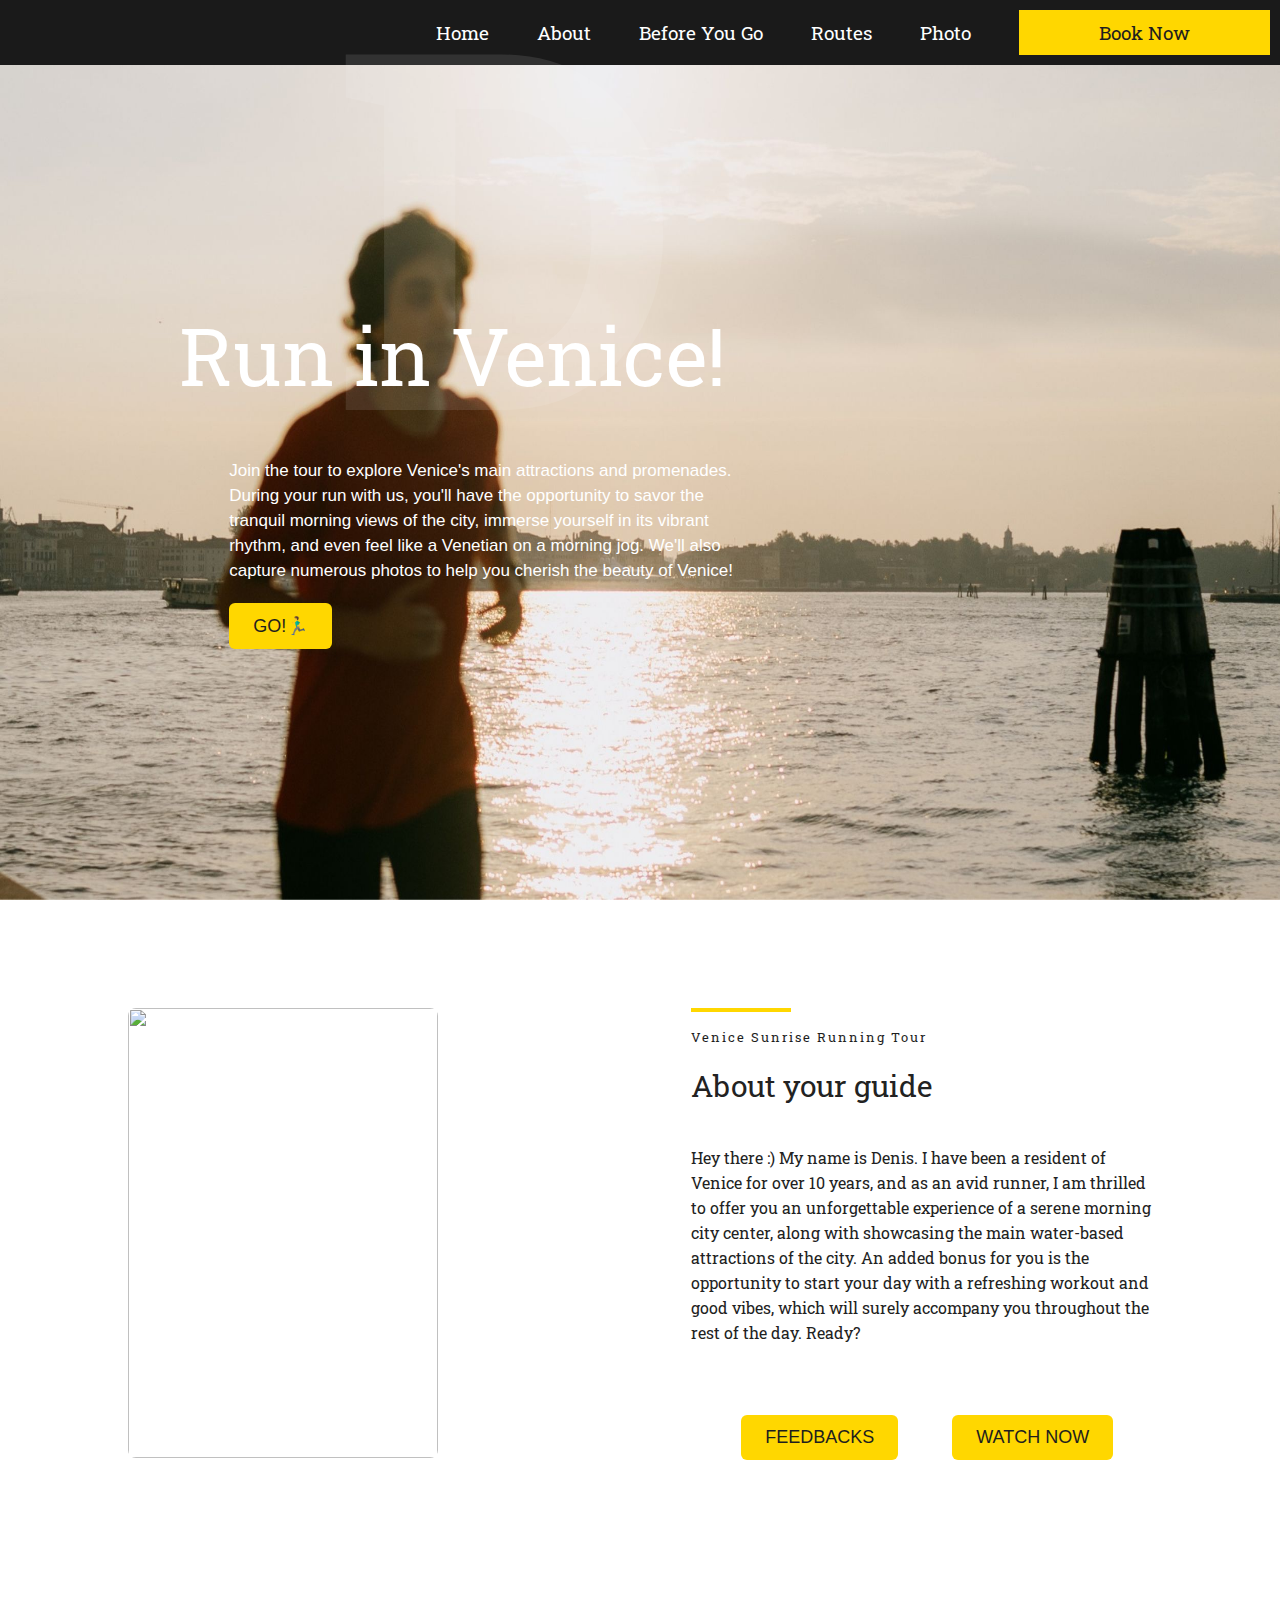
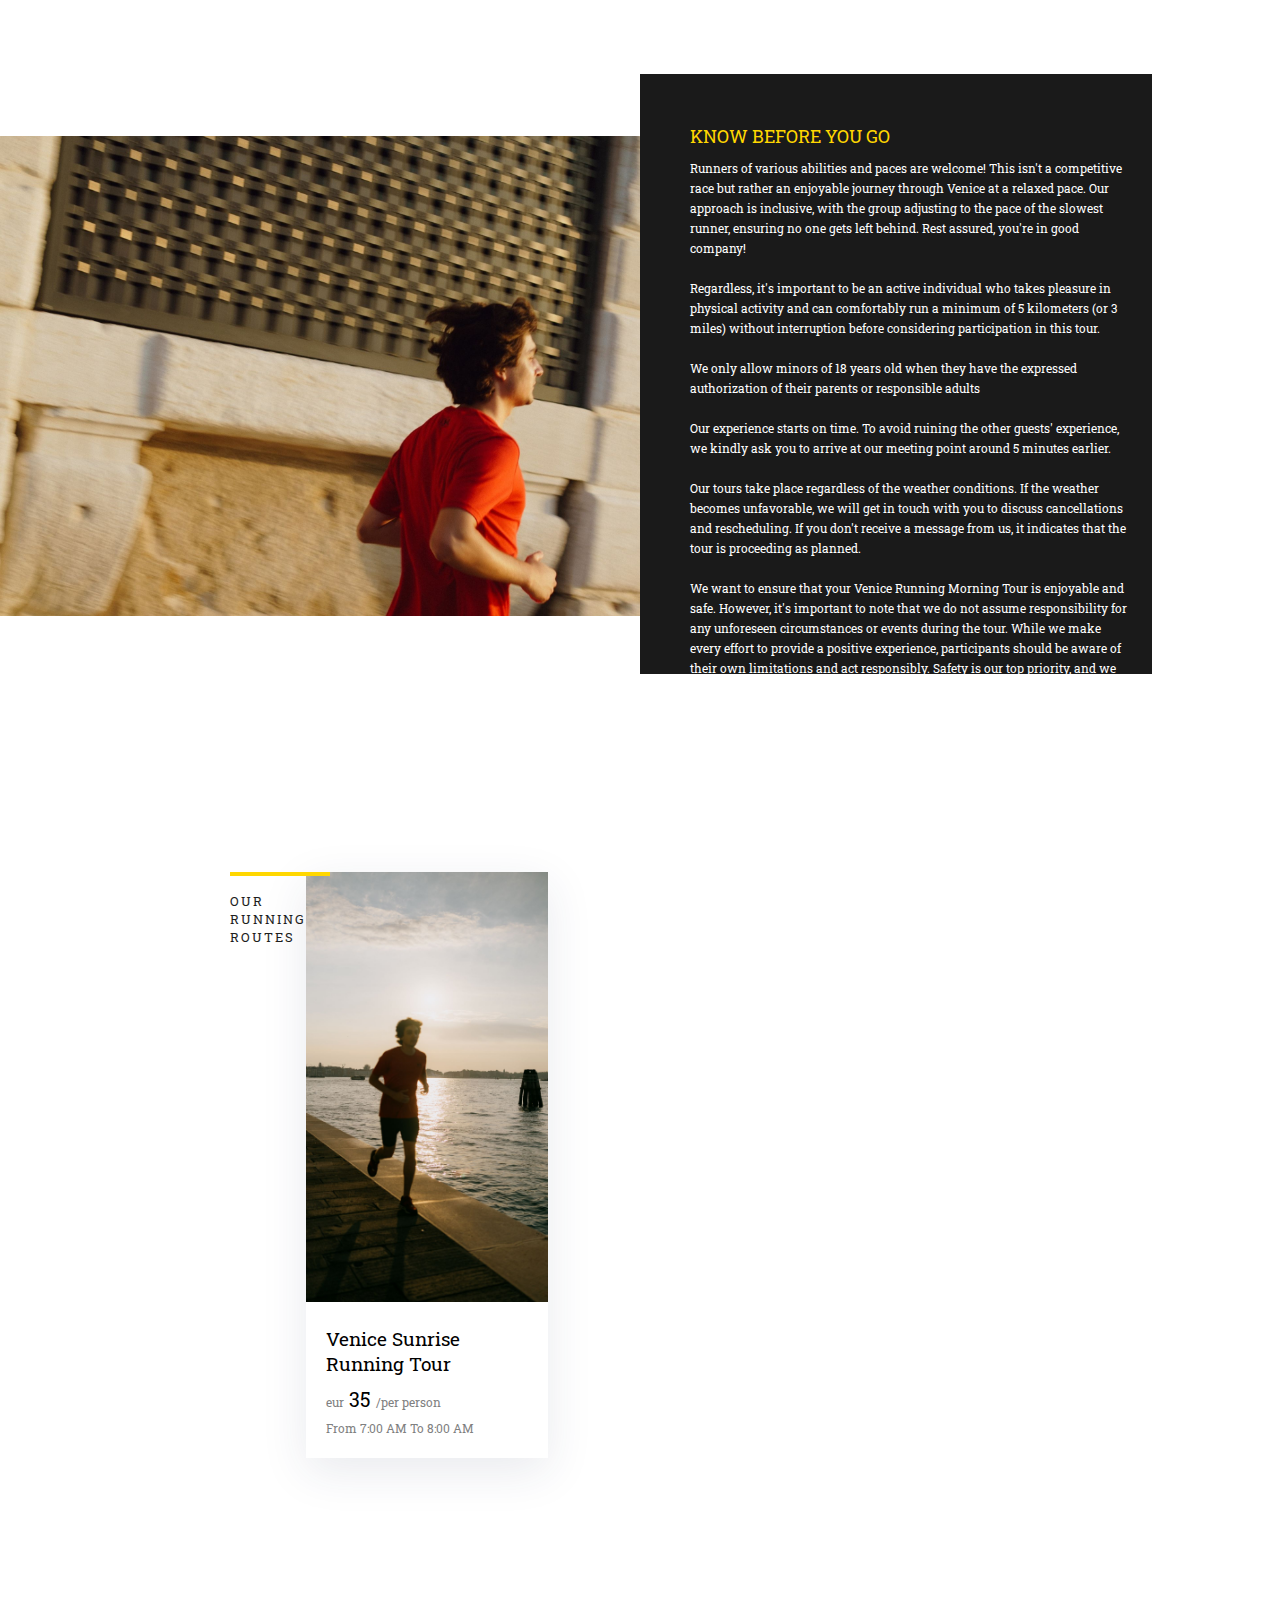
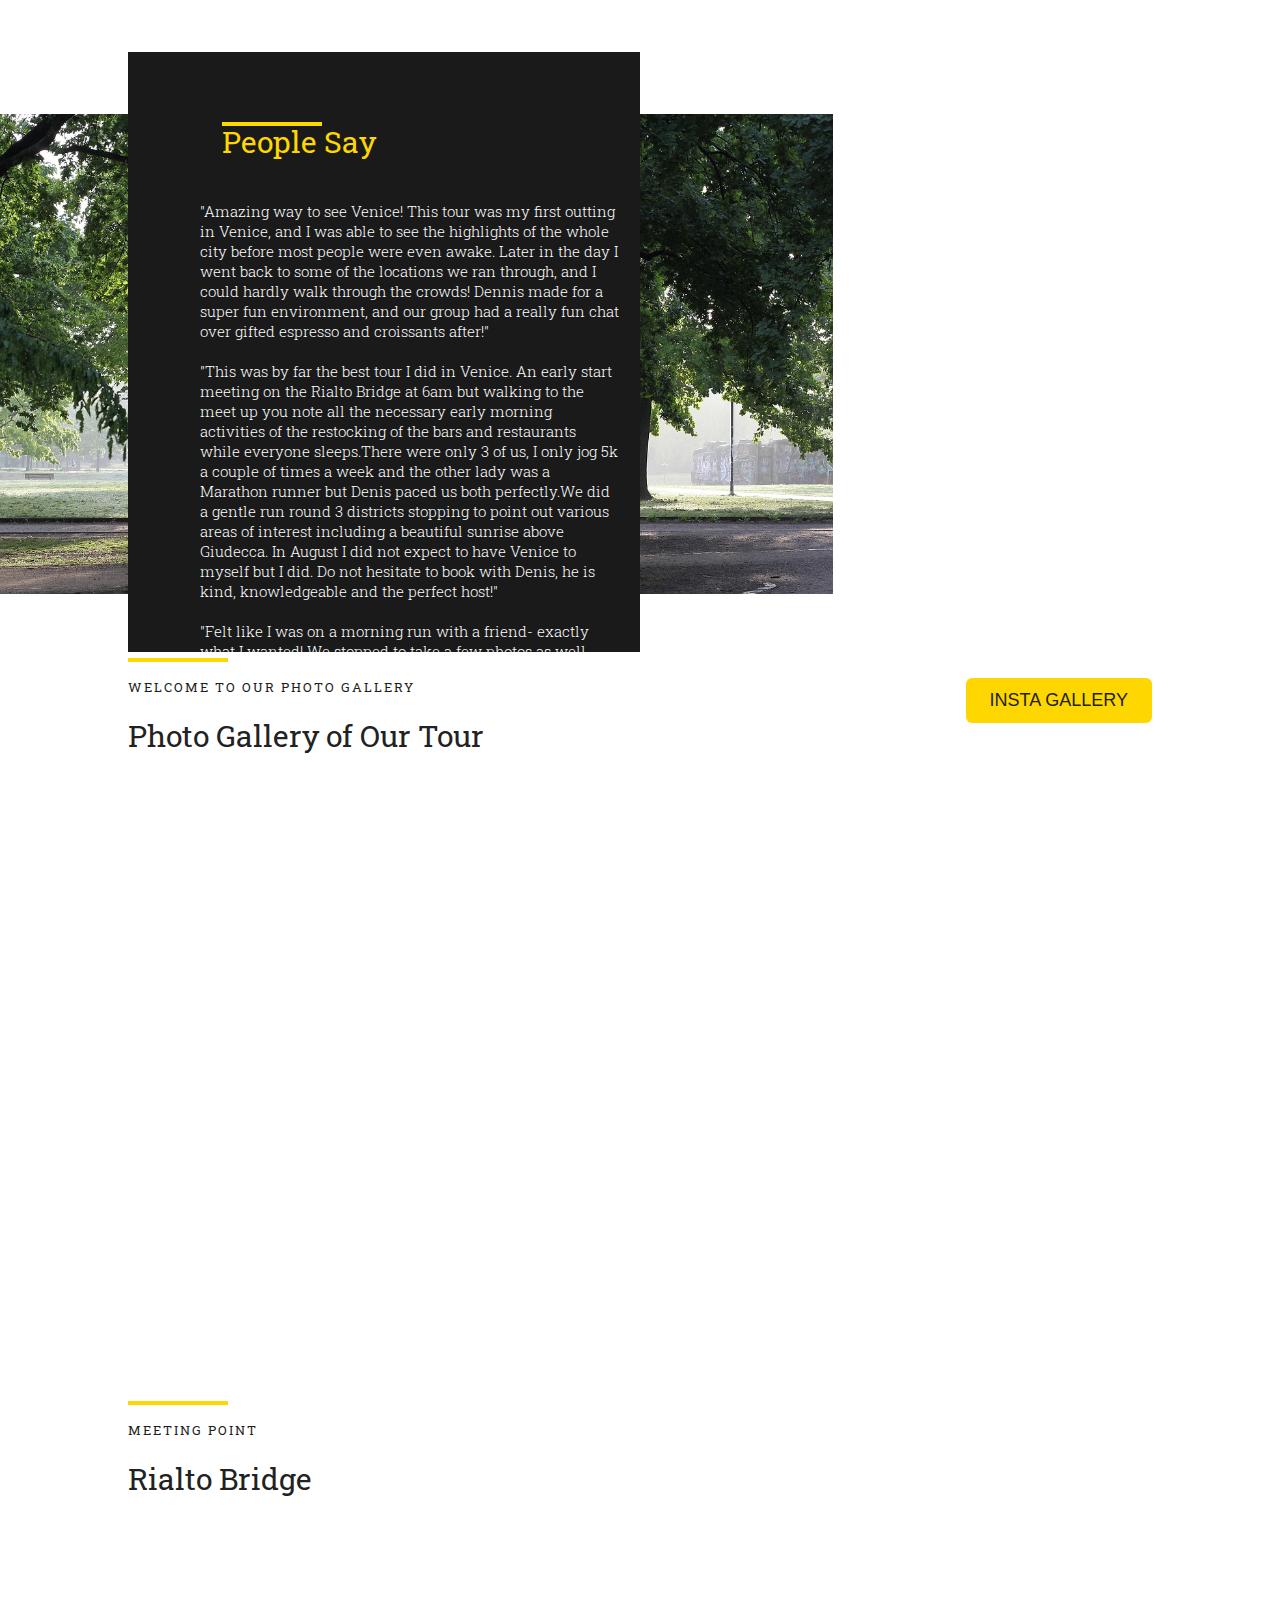
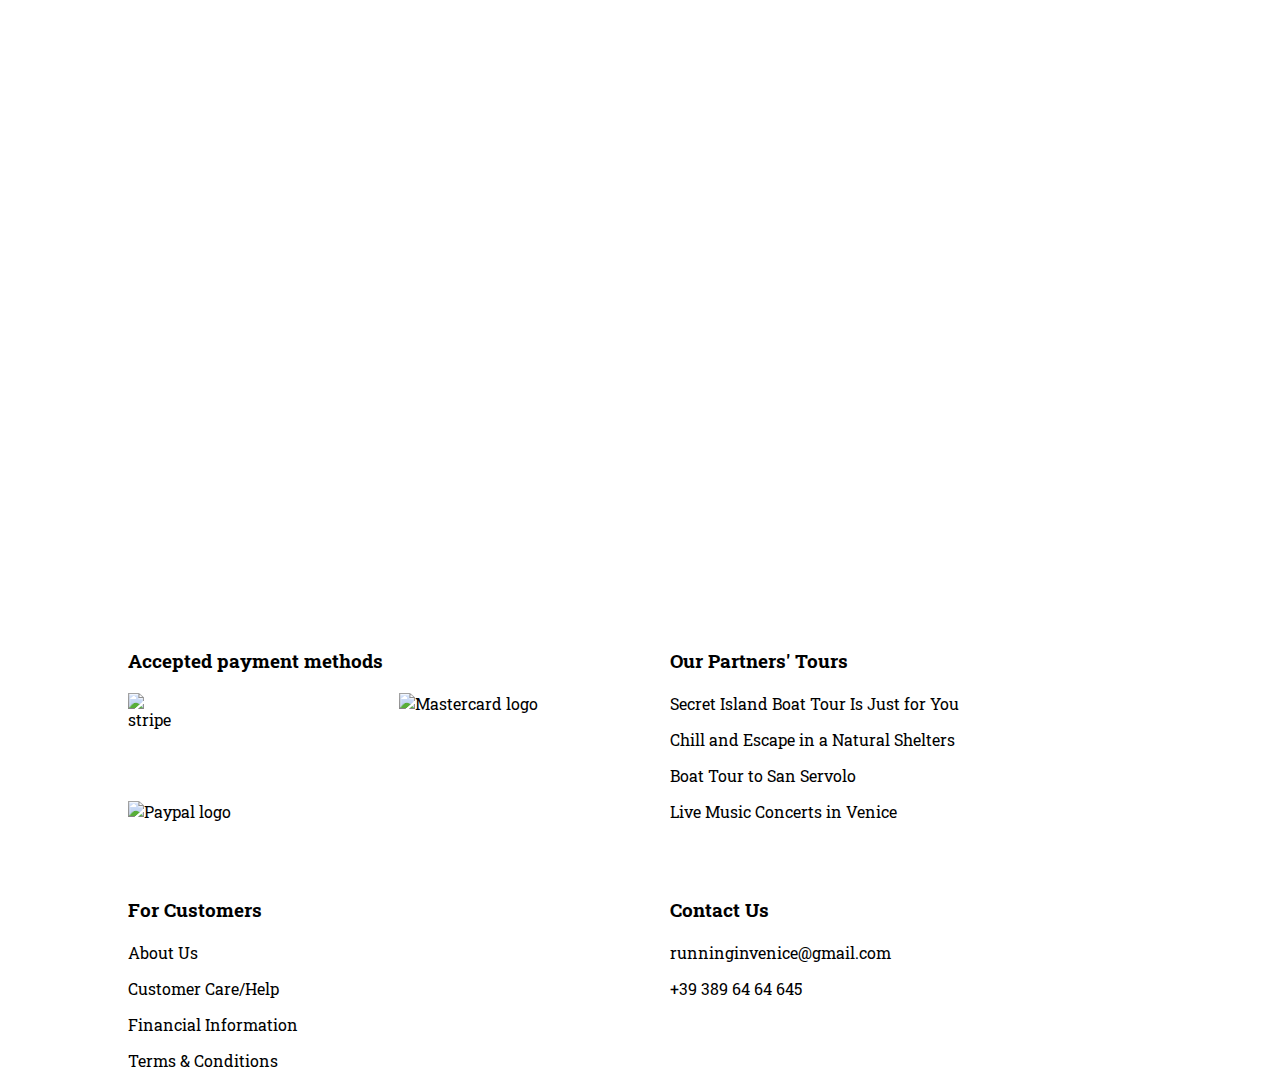
==== index.html @ 6a990ae2 "Add files via upload" ====
<!DOCTYPE html>
<html lang="en" dir="ltr">

<head>
  <title>Hotel Website</title>
  <meta name="viewport" content="width=device-width, initial-scale=1">

  <link rel="stylesheet" href="css/style.css">

  <link rel="stylesheet" href="https://pro.fontawesome.com/releases/v5.10.0/css/all.css" integrity="sha384-AYmEC3Yw5cVb3ZcuHtOA93w35dYTsvhLPVnYs9eStHfGJvOvKxVfELGroGkvsg+p" crossorigin="anonymous" />


  <link rel="stylesheet" href="https://cdnjs.cloudflare.com/ajax/libs/OwlCarousel2/2.3.4/assets/owl.carousel.css" integrity="sha512-UTNP5BXLIptsaj5WdKFrkFov94lDx+eBvbKyoe1YAfjeRPC+gT5kyZ10kOHCfNZqEui1sxmqvodNUx3KbuYI/A==" crossorigin="anonymous"
    referrerpolicy="no-referrer" />
  <link rel="stylesheet" href="https://cdnjs.cloudflare.com/ajax/libs/OwlCarousel2/2.3.4/assets/owl.theme.default.min.css" integrity="sha512-sMXtMNL1zRzolHYKEujM2AqCLUR9F2C4/05cdbxjjLSRvMQIciEPCQZo++nk7go3BtSuK9kfa/s+a4f4i5pLkw=="
    crossorigin="anonymous" referrerpolicy="no-referrer" />
  <script src="https://code.jquery.com/jquery-1.12.4.min.js" integrity="sha256-ZosEbRLbNQzLpnKIkEdrPv7lOy9C27hHQ+Xp8a4MxAQ=" crossorigin="anonymous"></script>

  <script type="text/javascript">
    window.onload = function () {
      window.scrollTo(0, 0);
    }
  </script>
  
  
  

</head>

<body>
  <header class="header" id="navigation-menu">
    <div class="container">
      <nav>
        <a href="#" class="logo"> <img src="image/logo.png" alt=""> </a>

        <ul class="nav-menu menu-bg">
          <li> <a href="#home" class="nav-link">Home</a> </li>
          <li> <a href="#about" class="nav-link">About</a> </li>
          <li> <a href="#before" class="nav-link">Before You Go</a> </li>
          <li> <a href="#routes" class="nav-link">Routes</a> </li>
          <li> <a href="#gallery" class="nav-link">Photo</a> </li>
          <li> <a href="booking.html" class="nav-link nav-book">Book Now</a> </li>
        </ul>


        <div class="hambuger">
          <span class="bar"></span>
          <span class="bar"></span>
          <span class="bar"></span>
        </div>
      </nav>
    </div>
  </header>
  <script>
    const hambuger = document.querySelector('.hambuger');
    const navMenu = document.querySelector('.nav-menu');

    hambuger.addEventListener("click", mobileMenu);

    function mobileMenu() {
      hambuger.classList.toggle("active");
      navMenu.classList.toggle("active");
    }

    const navLink = document.querySelectorAll('.nav-link');
    navLink.forEach((n) => n.addEventListener("click", closeMenu));

    function closeMenu() {
      hambuger.classList.remove("active");
      navMenu.classList.remove("active");
    }
  </script>

  <section class="home" id="home">
    <div class="head_container">
      <div class="box">
        <div class="box">
          <div class="text">
            <h1 class="entrance">Run in Venice!</h1>
            <p class="entrance">Join the tour to explore Venice's main attractions and promenades. During your run with us, you'll have the opportunity to savor the tranquil morning views of the city, immerse yourself in its vibrant rhythm, and even feel like a Venetian on a morning jog. We'll also capture numerous photos to help you cherish the beauty of Venice!</p>
            <a href="booking.html" class="entrance"><button class="btn2">GO!</button></a>
          </div>
        </div>        
         
      <div class="image">
        <img src="image/home-two.jpg" alt="Background image" class="slide blur-entrance" id="mainImage">
      </div>
      <div class="image_item" id="thumbnailContainer">
        <img src="image/home-one.jpg" alt="" class="slide active" data-src="image/home-one.jpg" loading="lazy">
        <img src="image/home-two.jpg" alt="" class="slide" data-src="image/home-two.jpg" loading="lazy">
        <img src="image/home-three.jpg" alt="" class="slide" data-src="image/home-three.jpg" loading="lazy">
        <img src="image/home-four.jpg" alt="" class="slide" data-src="image/home-four.jpg" loading="lazy">
      </div>
      </div>
      </section>
      
      <script>

const thumbnailContainer = document.getElementById('thumbnailContainer');
const thumbnails = thumbnailContainer.querySelectorAll('.slide');
const mainImage = document.getElementById('mainImage');
const imageContainer = document.querySelector('.image');

thumbnailContainer.addEventListener('mouseenter', () => {
  thumbnailContainer.classList.add('active');
  thumbnails.forEach((thumbnail) => {
    thumbnail.classList.add('active');
  });
  imageContainer.style.background = 'linear-gradient(rgba(0,0,0,0), rgba(0,0,0,0.7)), url(' + mainImage.src + ')';
});

thumbnailContainer.addEventListener('mouseleave', () => {
  thumbnailContainer.classList.remove('active');
  thumbnails.forEach((thumbnail) => {
    thumbnail.classList.remove('active');
  });
  imageContainer.style.background = 'none';
});

thumbnails.forEach((thumbnail) => {
  thumbnail.addEventListener('click', () => {
    const newSrc = thumbnail.getAttribute('data-src');
    mainImage.src = newSrc;
    imageContainer.style.background = 'linear-gradient(rgba(0,0,0,0), rgba(0,0,0,0.7)), url(' + mainImage.src + ')';
  });
});

        function img(anything) {
          document.querySelector('.slide').src = anything;
        }
    
        function change(change) {
          const line = document.querySelector('.image');
          line.style.background = change;
        }
      </script>

  <section class="about top" id="about">
    <div class="container flex">
      <div class="left">
        <div class="img">
          <img src="image/about-me-video.mp4" alt="" class="image1" loading="lazy">
        </div>
      </div>
      <div class="right">
        <div class="heading">
          <h5>Venice Sunrise Running Tour</h5>
          <h2>About your guide</h2>
          <p>Hey there :) My name is Denis. I have been a resident of Venice for over 10 years, and as an avid runner, I am thrilled to offer you an unforgettable experience of a serene morning city center, along with showcasing the main water-based attractions of the city. An added bonus for you is the opportunity to start your day with a refreshing workout and good vibes, which will surely accompany you throughout the rest of the day. Ready?</p>
          <div class="button-container">
            <button class="btn1" id="feedbacks-button">FEEDBACKS</button>
            <a href="https://youtube.com/shorts/bceRTZ_x8hI?si=rAdlRcawxpTc-7ST">
              <button class="btn1" id="feedbacks-button">WATCH NOW</button>
            </a>
          </div>
        </div>
      </div>
        
    </div>
  </section>
  <section class="wrapper top" id="before">
    <div class="container">
      <div class="text">
        <h2>KNOW BEFORE YOU GO</h2>
        <p>Runners of various abilities and paces are welcome! This isn't a competitive race but rather an enjoyable journey through Venice at a relaxed pace. Our approach is inclusive, with the group adjusting to the pace of the slowest runner, ensuring no one gets left behind. Rest assured, you're in good company!</p>
        <p>Regardless, it's important to be an active individual who takes pleasure in physical activity and can comfortably run a minimum of 5 kilometers (or 3 miles) without interruption before considering participation in this tour.</p>
        <p>We only allow minors of 18 years old when they have the expressed authorization of their parents or responsible adults</p>
        <p>Our experience starts on time. To avoid ruining the other guests' experience, we kindly ask you to arrive at our meeting point around 5 minutes earlier. </p>
        <p>Our tours take place regardless of the weather conditions. If the weather becomes unfavorable, we will get in touch with you to discuss cancellations and rescheduling. If you don't receive a message from us, it indicates that the tour is proceeding as planned.</p>
        <p>We want to ensure that your Venice Running Morning Tour is enjoyable and safe. However, it's important to note that we do not assume responsibility for any unforeseen circumstances or events during the tour. While we make every effort to provide a positive experience, participants should be aware of their own limitations and act responsibly. Safety is our top priority, and we encourage all participants to follow our guidelines and recommendations to have a memorable and secure running adventure in Venice.</p>


        <div class="content">
         
          
        </div>
      </div>
    </div>
  </section>

  
  <section class="room top" id="routes">
    <div class="container">
      <div class="heading_top flex1">
        <div class="heading">
          <h5>OUR RUNNING ROUTES</h5>
        </div>

      <div class="content grid">
        <div class="box">
          <div class="img">
            <img src="image/runroute.jpg" alt="">
          </div>
          <div class="text">
            <h3>Venice Sunrise Running Tour</h3>
            <p> <span>eur</span> 35 <span>/per person</span> </p>
            <p> <span>From 7:00 AM To 8:00 AM</span></p>
          </div>
        </div>
        </div>
      </div>
    </div>
  </section>

  <script>
    document.querySelector("#routes").addEventListener("click", function () {
      window.location.href = "booking.html";
    });
  </script>

  <section class="wrapper wrapper2 top">
    <div class="container">
      <div class="text">
        <div class="heading">
          <h2 id="people">People Say</h2>
        </div>

        <div class="para">
          <p>"Amazing way to see Venice! This tour was my first outting in Venice, and I was able to see the highlights of the whole city before most people were even awake. Later in the day I went back to some of the locations we ran through, and I could hardly walk through the crowds! Dennis made for a super fun environment, and our group had a really fun chat over gifted espresso and croissants after!"</p>
          <p>"This was by far the best tour I did in Venice. An early start meeting on the Rialto Bridge at 6am but walking to the meet up you note all the necessary early morning activities of the restocking of the bars and restaurants while everyone sleeps.There were only 3 of us, I only jog 5k a couple of times a week and the other lady was a Marathon runner but Denis paced us both perfectly.We did a gentle run round 3 districts stopping to point out various areas of interest including a beautiful sunrise above Giudecca. In August I did not expect to have Venice to myself but I did. Do not hesitate to book with Denis, he is kind, knowledgeable and the perfect host!"</p>
          <p>"Felt like I was on a morning run with a friend- exactly what I wanted! We stopped to take a few photos as well. Highly recommend!"</p>

        </div>
      </div>
    </div>
  </section>

  <script>
    // Get a reference to the button and the target section
    const feedbacksButton = document.getElementById('feedbacks-button');
    const wrapper2Section = document.querySelector('.wrapper2');
  
    // Add a click event listener to the button
    feedbacksButton.addEventListener('click', function () {
      // Calculate the distance to scroll
      const offsetTop = wrapper2Section.offsetTop;
  
      // Scroll to the "wrapper2" section with smooth behavior
      window.scrollTo({
        top: offsetTop,
        behavior: 'smooth',
      });
    });
  </script>

  

  <script>
    var accItem = document.getElementsByClassName('accordionItem');
    var accHD = document.getElementsByClassName('accordionIHeading');

    for (i = 0; i < accHD.length; i++) {
      accHD[i].addEventListener('click', toggleItem, false);
    }

    function toggleItem() {
      var itemClass = this.parentNode.className;
      for (var i = 0; i < accItem.length; i++) {
        accItem[i].className = 'accordionItem close';
      }
      if (itemClass == 'accordionItem close') {
        this.parentNode.className = 'accordionItem open';
      }
    }
  </script>

  <section class="gallery mtop " id="gallery">
    <div class="container">
      <div class="heading_top flex1">
        <div class="heading">
          <h5>WELCOME TO OUR PHOTO GALLERY</h5>
          <h2>Photo Gallery of Our Tour</h2>
        </div>
        <div class="button">
          <a href="https://instagram.com/runinvenice?igshid=OGQ5ZDc2ODk2ZA%3D%3D&utm_source=qr" target="_blank" rel="noopener">
            <button class="btn1">INSTA GALLERY</button>
          </a>
        </div>
      </div>

      <div class="owl-carousel owl-theme">
        <div class="item">
          <img src="image/gallery-one.jpg" alt="" loading="lazy">
        </div>
        <div class="item">
          <img src="image/gallery-two.jpg" alt="" loading="lazy">
        </div>
        <div class="item">
          <img src="image/gallery-three.jpg" alt="" loading="lazy">
        </div>
        <div class="item">
          <img src="image/gallery-four.jpg" alt="" loading="lazy">
        </div>
        <div class="item">
          <img src="image/gallery-five.jpg" alt="" loading="lazy">
        </div>
      </div>

    </div>
  </section>

  <script src="https://cdnjs.cloudflare.com/ajax/libs/OwlCarousel2/2.3.4/owl.carousel.js" integrity="sha512-gY25nC63ddE0LcLPhxUJGFxa2GoIyA5FLym4UJqHDEMHjp8RET6Zn/SHo1sltt3WuVtqfyxECP38/daUc/WVEA==" crossorigin="anonymous"
    referrerpolicy="no-referrer"></script>
  <script src="https://cdnjs.cloudflare.com/ajax/libs/OwlCarousel2/2.3.4/owl.carousel.min.js" integrity="sha512-bPs7Ae6pVvhOSiIcyUClR7/q2OAsRiovw4vAkX+zJbw3ShAeeqezq50RIIcIURq7Oa20rW2n2q+fyXBNcU9lrw==" crossorigin="anonymous"
    referrerpolicy="no-referrer"></script>
  <script>
    $('.owl-carousel').owlCarousel({
      loop: true,
      margin: 10,
      nav: true,
      dots: false,
      navText: ["<i class='fas fa-chevron-left'></i>", "<i class='fas fa-chevron-right'></i>"],
      responsive: {
        0: {
          items: 1
        },
        768: {
          items: 2
        },
        1000: {
          items: 4
        }
      }
    })
  </script>


<section class="map top">
  <div class="heading">
    <h5>MEETING POINT</h5>
    <h2>Rialto Bridge</h2>
  </div>
  <iframe src="https://www.google.com/maps/embed?pb=!1m14!1m12!1m3!1d11153.381967019436!2d12.3332673!3d45.4383683!2m3!1f0!2f0!3f0!3m2!1i1024!2i768!4f13.1!5e0!3m2!1en!2it!4v1637763215366&q=Rialto%20Bridge&output=embed&ll=45.4383683,12.3332673&z=17&markers=45.4383683,12.3332673&hl=en"
  width="600" height="450" style="border:0;" allowfullscreen="" loading="lazy" title="Meeting Point - Rialto Bridge"></iframe>

</section>





  <footer>
    <div class="container grid top">
      <div class="box">
        <h3>Accepted payment methods</h3>
        <div class="payment grid">
          <img width="48" height="48" src="https://img.icons8.com/color/48/stripe.png" alt="stripe"/>
          <img src="https://img.icons8.com/color/48/000000/mastercard.png" alt="Mastercard logo" />
          <img src="https://img.icons8.com/color-glass/48/000000/paypal.png" alt="Paypal logo" />
        </div>
      </div>

      <div class="box">
        <h3>Our Partners' Tours</h3>
        <ul>
          <li>Secret Island Boat Tour Is Just for You</li>
          <li>Chill and Escape in a Natural Shelters</li>
          <li>Boat Tour to San Servolo</li>
          <li>Live Music Concerts in Venice</li>
        </ul>
      </div>

      <div class="box">
        <h3>For Customers</h3>
       <ul>
          <li>About Us</li>
          <li>Customer Care/Help</li>
          <li>Financial Information</li>
          <li>Terms & Conditions</li>
        </ul>
   
      </div>

      <div class="box">
        <h3>Contact Us</h3>

        <ul>
          <li><i class="far fa-envelope"></i> runninginvenice@gmail.com</li>
          <li><i class="far fa-phone-alt"></i> +39 389 64 64 645 </li>
        </ul>
      </div>
    </div>
  </footer>
</body>

</html>
---- css/style.css ----
@import url('https://fonts.googleapis.com/css2?family=Roboto+Slab:wght@200;300;400;500;600;700;800;900&display=swap');

* {
  padding: 0;
  margin: 0;
  box-sizing: border-box;
}

html,
body {
  font-family: 'Roboto Slab', serif;
  scroll-behavior: smooth;
  overflow-x: hidden;
}

li {
  list-style: none;
}

a {
  text-decoration: none;
}

.container {
  max-width: 80%;
  margin: auto;
}

.head_container {
  max-width: 90%;
  margin: auto;
}

/*--------------header--------*/
header {
  height: 8vh;
}

header nav {
  background-color:  #1A1A1A; /* Colore giallo */
  padding: 20px 10px; /* Aggiungi spazio sopra/sotto al background se necessario */
  width: 100%; /* Larghezza al 100% del background */
  top: 0; /* Inizia dall'alto della finestra */
  right: 0; /* Inizia dal lato destro della finestra */
  position: absolute;
  display: flex; /* Assicurati che i contenuti siano allineati orizzontalmente */
  justify-content: right; /* Allinea il menu a destra */
}

.nav-book {
  color: #1E1E1E;
  background-color: #FFD700;
  padding: 10px 80px;
}
.nav-book:hover {
  background-color: #808080;
  color: white;
  padding: 20px 80px;
}

/* Stili per il menu (ul, li, a, ecc.) */



.hambuger {
  display: none;
}

.bar {
  display: block;
  width: 25px;
  height: 3px;
  margin: 5px auto;
  transition: all 0.3s ease-in-out;
  background-color: #fff;
}

header ul {
  display: flex;
  justify-content: space-between;
  align-items: center;
}

header ul li {
  margin-left: 3rem;
}

header ul li a {
  font-size: 1.2rem;
  font-weight: 400;
  color: white;
  position: relative;
  text-decoration: none;
  transition: 0.5s;
}

header ul li a:hover::before,
header ul li a:hover::after {
  content: "";
  position: absolute;
  left: 0;
  right: 0;
  height: 1px;
  background-color: #FFD700;
}

header ul li a:hover::before {
  top: -3px;
}

header ul li a:hover::after {
  bottom: -3px;
}
@media only screen and (max-width: 768px) {
  header ul {
    display: block;
    position: fixed;
    left: -100%;
    top: 5rem;
    flex-direction: column;
    background-color: #fff;
    width: 100%;
    border-radius: 10px;
    text-align: center;
    transition: 0.5s;
    box-shadow: 0 10px 27px rgba(0, 0, 0, 0.05);
    z-index: 20;
  }

  header ul.active {
    left: 0%;
  }

  header ul li {
    margin: 2.5rem 0;
  }

  header ul li a {
    color: black;
  }

  .hambuger {
    display: block;
    cursor: pointer;
  }

  .hambuger.active .bar:nth-child(2) {
    opacity: 0;
  }

  .hambuger.active .bar:nth-child(1) {
    transform: translateY(8px) rotate(45deg);
  }

  .hambuger.active .bar:nth-child(3) {
    transform: translateY(-8px) rotate(-45deg);
  }
  

}

/*--------------header--------*/
/*--------------home--------*/
.home .image img {
  position: absolute;
  top: 50%;
  left: 50%;
  transform: translate(-50%, -50%); /* Sposta l'immagine indietro di metà della sua larghezza e altezza per centrarla */
  z-index: -1;
  width: 100%;
  height: 100%;
}

.home {
  height: 450px;
}

.home .text {
  max-width: 50%;
  color: white;
  margin: 20% 0 0 10%;
}

.home h1 {
  font-size: 80px;
  font-weight: 400;
}

.home p {
  font-weight: 400;
  line-height: 25px;
  font-family: sans-serif;
  font-size: 17px;
  margin: 50px 0 0 50px;
}

button {
  padding: 20px 40px;
  background: none;
  outline: none;
  border: 2px solid white;
  border-radius: 50px;
  color: white;
  margin-top: 20px;
}

.home button {
  margin-left: 50px;
}

.home .image_item {
  position: absolute;
  top: 20%;
  right: 20%;
  display: flex;
  flex-direction: column;
  cursor: pointer;
}

.home .image_item img {
  width: 140px;
  height: 94px;
  margin: 10px;
  transition: 0.5s;
  border-radius: 5px;
}

.home .image_item img.active {
  border: 2px solid white;
}

.home .box .text {
  position: relative;
}

.home .box .text::after {
  position: absolute;
  content: 'D';
  font-size: 500px;
  top: -120%;
  font-weight: bold;
  opacity: 0.1;
}


#thumbnailContainer {
  display: flex;
  justify-content: space-between;
  margin-top: 20px;
  opacity: 0;
  transition: opacity 0.5s ease-in-out;
}

#thumbnailContainer.active {
  opacity: 1;
}

.slide {
  transform: scale(1.1);
  transition: transform 0.3s ease-in-out;
  cursor: pointer;
}

.slide.active {
  transform: scale(1);
}

.slide:hover {
  transform: scale(1.1);
}

/* CSS for the desktop version */
@media (min-width: 769px) {
  .entrance, .blur-entrance {
    animation: none; /* Disable animation on desktop */
  }

  .image {
    filter: none; /* Remove the blur effect on desktop */
  }
}

/* CSS for the mobile version */
@media (max-width: 768px) {
  .text {
    opacity: 0;
    transform: translateY(20px); /* Start slightly below the final position */
    animation: textFadeIn 1s ease-out forwards, textSlideUp 1s 0.5s ease-out forwards;
  }

  .blur-entrance {
    animation: blurIn 2s ease-out forwards;
    filter: blur(10px); /* Apply the initial blur effect */
  }

  .image {
    filter: none; /* Remove the blur effect after animation */
  }

  
  @keyframes textFadeIn {
    from {
      opacity: 0;
    }
    to {
      opacity: 1;
    }
  }

  @keyframes textSlideUp {
    from {
      transform: translateY(20px);
    }
    to {
      transform: translateY(0);
    }
  }

  @keyframes blurIn {
    from {
      filter: blur(10px);
    }
    to {
      filter: blur(0); /* Remove the blur effect */
    }
  }
}

/*--------------home--------*/
/*--------------book--------*/
.flex {
  display: flex;
}

.grid {
  display: grid;
  grid-template-columns: repeat(2, 1fr);
  grid-gap: 60px;
}

.about {
  margin-top: 100%;
}


/*--------------book--------*/
/*--------------about--------*/
.top {
  margin-top: 20%;
}

.mtop {
  margin-top: 5%;
}

.left, .right {
  width: 50%;
}

@media screen and (max-width: 768px) {
  .right .button-container {
    display:inline-flex;
    margin-left: -50px;
  }

  .right .button-container .btn1 {
    /* Adjust the width, height, font size, and padding to make the buttons smaller */
    width: 100px;
    height: 40px;
    font-size: 14px;
    padding: 5px 10px;
  }
}



.about .img {
  position: relative;
}



.about .image1 {
  width: 310px;
  height: 450px;
  border-radius: 8px;
}


.about .image2 {
  width: 325px;
  height: 220px;
  position: absolute;
  bottom: 5px;
  z-index: 2;
  right: 30%;
}

.heading {
  position: relative;
}

.heading::after {
  position: absolute;
  top: 0;
  left: 0;
  content: '';
  width: 100px;
  height: 4px;
  background: #FFD700;
}

.heading h5 {
  font-weight: 400;
  letter-spacing: 2px;
  padding-top: 20px;
  color: #1E1E1E;
}

.heading h2 {
  font-size: 30px;
  font-weight: 400;
  margin: 20px 0 40px 0;
  color: #222222;
}

.heading p {
  margin-bottom: 20px;
  line-height: 25px;
  color: #222222;
}

.heading .btn1 {
  margin: 50px 0 20px 50px;
}

.button1 {
  background-color: #808080;
  padding: 100px;
  animation: constantAnimation 5s infinite alternate;
  position: absolute;
  right: 10%;
}

@keyframes constantAnimation {
  0% {
    background-color: #808080;
  }
  100% {
    background-color: white; /* Cambia il colore di sfondo desiderato */
  }
}

.btn2 {
  background: #FFD700;
  color:   #1E1E1E;
  padding: 12px 24px; /* Increase padding for a larger button */
  border: none;
  border-radius: 6px;
  font-size: 18px; /* Increase font size for larger text */
  cursor: pointer;
  transition: background-color 0.3s;
}

.btn1 {
  background: #FFD700;
  color:   #1E1E1E;
  padding: 12px 24px; /* Increase padding for a larger button */
  border: none;
  border-radius: 6px;
  font-size: 18px; /* Increase font size for larger text */
  cursor: pointer;
  transition: background-color 0.3s;
}


/* Styles when hovering over the button */
.btn2:hover {
  background: #808080; /* Brighter orange on hover */
  color: white;
}


.btn2:hover::before,
.btn2::after {
  content: "🏃‍♂️";
  left: 0;
  right: 0;
  height: 1px;
  background-color: none;
}

.btn1:hover {
  background: #808080; /* Brighter orange on hover */
  color: white;
}

/* Styles when the button is clicked */
.btn2:active {
  transform: scale(1.1); /* Scale up the button when clicked */
}
.btn1:active {
  transform: scale(1.1); /* Scale up the button when clicked */
}

/*--------------about--------*/
/*--------------wrapper--------*/
.wrapper {
  background-image: url("../image/beforeyougo.jpg");
  background-repeat: no-repeat;
  background-size: contain;
  width: 100%;
  height: 480px;
  position: relative;
}

.wrapper .text {
  background:  #1A1A1A;
  padding-left: 50px;
  padding-top: 50px;
  padding-right: 20px;
  width: 40%;
  height: 600px;
  position: absolute;
  top: -13%;
  right: 10%;
  color: #FFD700;
  font-size: 12px;
}

.wrapper .content {
  display: grid;
  grid-template-columns: repeat(2, 1fr);
  grid-row-gap: 30px;
}

.wrapper h2 {
  font-weight: 400;
}

#people {
  color: #FFD700;
}

.wrapper p {
  margin: 10px 0 20px 0;
  line-height: 20px;
  color: white;
}

.wrapper .note {
  color: white;
}

.wrapper i {
  margin: 5px 20px 0 0;
}

/*--------------wrapper--------*/
/*--------------room--------*/
.flex1 {
  display: flex;
  justify-content: space-between;
}

.room .grid {
  grid-template-columns: repeat(3, 1fr);
}

.room img {
  width: 100%;
  height: 100%;
}

.room .box {
  box-shadow: 0 13px 43px 0 rgb(37 46 89/10%);
}

.room .text {
  padding: 20px;
}

.room h3 {
  font-weight: 400;
  margin-bottom: 10px;
}

.room p span {
  font-size: 12px;
  color: grey;
}

.room p {
  font-size: 20px;
}

#routes {
  transition: transform 0.2s, cursor 0.2s;
}

#routes:hover {
  transform: scale(1.05);
  cursor: pointer;
}

/*--------------room--------*/
/*--------------wrapper2--------*/
.wrapper2 {
  background-image: url("../image/jogging.jpg");
}

.wrapper2 .text {
  left: 10%;
}

.wrapper2 h5,
.wrapper2 h2 {
  color: #333333;
}

.wrapper2 img {
  width: 50px;
  height: 50px;
  border-radius: 10%;
  margin-right: 20px;
}

.wrapper2 .para h2 {
  font-size: 13px;
  margin-top: 5px;
}

.wrapper2 .para {
  margin-left: 5%;
  font-size: 15px;
  font-weight: 300;
  margin-top: 5px;
}

/*--------------wrapper2--------*/
/*--------------restaurant--------*/
.restaurant img {
  width: 100%;
  height: 100%;
}

.restaurant .right {
  padding: 50px 50px 50px 100px;
}

.restaurant h2 {
  margin-bottom: 20px;
  font-weight: 400;
}

.restaurant .text p {
  margin-bottom: 50px;
  line-height: 25px;
}

.accordionItem {
  margin-top: 30px;
}

.accordionItem p {
  font-size: 15px;
  opacity: 0.8;
  font-family: sans-serif;
  line-height: 20px;
}

.accordionIHeading {
  cursor: pointer;
  width: 100%;
  border-radius: 3px;
  font-weight: 400;
  font-size: 17px;
  color: #ff5a5f;
  margin-bottom: 20px;
}

.close .accordionItemContent {
  height: 0px;
  transition: height 1s ease-out;
  transform: scaleY(0);
  float: left;
  display: block;
  background-color: #fff;
}

.open .accordionItemContent {
  padding: 30px;
  background-color: #fff;
  width: 100%;
  margin: 0 0 10px 0;
  display: block;
  transform: scaleY(1);
  transform-origin: top;
  transition: transform 0.4s ease;
  box-sizing: border-box;
  box-shadow: 0 13px 43px 0 rgb(37 46 89 / 10%);
}

/*--------------restaurant--------*/
/*--------------gallary--------*/
.gallery img {
  width: 270px;
  height: 350px;
  
}

.owl-carousel .owl-next,
.owl-carousel .owl-prev {
  height: 50px;
  position: absolute;
  width: 50px;
  cursor: pointer;
  top: 35%;
  background: white !important;
  transition: 0.5s;
}

.owl-carousel .owl-prev {
  left: 33px;
}

.owl-carousel .owl-next {
  right: 33px;
}

.owl-carousel .owl-next:hover,
.owl-carousel .owl-prev:hover {
  background: #ff5a5f !important;
}

/*--------------gallary--------*/
/*--------------map--------*/

.top .heading  {
  margin-left: 10%;
}
  

.map iframe {
  width: 100%;
}


/*--------------map--------*/
/*--------------footer--------*/
footer h3 {
  margin-bottom: 20px;
}

footer li {
  margin-bottom: 15px;
  transition: 0.5s;
}

footer li:hover {
  color: #FF4500;
  cursor: pointer;
}

/*--------------footer--------*/
@media only screen and (max-width:768px) {
  .home .box .text {
    margin-top: 40%;
    max-width: 100%;
  }

  .home .box .text::after,
  .home .image_item {
    display: none;
  }

  .restaurant .container,
  .about .container,
  .book .container {
    flex-direction: column;
  }

  .about {
    margin-top: 28vh;
  }
  .about .img {
    left: 5%;
  }

  .home .image img {
    transform: translate(-50%, -50%); /* Center the image */
    z-index: -1;
    width: auto; /* Allow the image to adjust its width */
    height: 100vh; /* Set the height to 100vh */
    max-width: 100%; /* Limit the image width to the screen width */
    object-fit: cover; /* Maintain the aspect ratio and cover the container */
  }

  #thumbnailContainer {
    width: auto;
    right: 10px;
  }

  #thumbnailContainer .slide {
    height: auto;
    width: 90px;
  }
  

  .grid {
    grid-template-columns: repeat(2, 1fr);
  }

  .left, .right {
    width: 100%;
    margin-top: 10px;
  }


  .wrapper .text {
    width: 80%;
  }

  .room {
    margin-bottom: 100px;
  }

  .room .grid {
    grid-template-columns: repeat(1, 1fr);
  }

  .restaurant .right {
    padding: 0;
    margin-top: 50px;
  }

  footer .payment {
    grid-template-columns: repeat(4, 1fr);
  }
  footer {
    display: flex;
    justify-content: center;
    align-items: center;
    text-align: center; /* Center text content within the footer */
  }
}

@media only screen and (max-width:768px) {
  .grid {
    grid-template-columns: repeat(1, 1fr);
  }

  .home .text {
    margin: 30% 0 0 0;
    text-shadow: 1px 1px 2px rgba(0, 0, 0, 0.9);
  }

  .home h1 {
    font-size: 40px;
  }

  .home p {
    text-shadow: 1px 1px 2px rgba(0, 0, 0, 0.9);
    font-size: 13px;
  }

  .about p {
    margin: 50px 0 0 0;
  }

  .wrapper .text  {
    font-size: 12px;
    height: 600px;
    overflow: auto;
  }

  .wrapper2 .para {
    font-size: 13px;
    overflow: auto;
  }

  .heading_top {
    margin-top: 100px;
  }

  .heading_top button {
    display: none;
  }

  .restaurant .flex {
    flex-direction: column-reverse;
  }
  .map .heading {
    margin-left: 40px;
  }
}

/*--------------media querries--------*/

/* For screen widths up to 320px (e.g., iPhone SE) */


/* For screen widths between 321px and 375px (e.g., iPhone 6, 6s, 7, 8) */



/* For screen widths between 376px and 768px (e.g., various tablets) */
@media screen and (width: 412px) and (height: 915px) {
  .about {
    margin-bottom: 90px;
  }
  .home {
    margin-top: 120px;
    margin-bottom: 80px;
  }
  footer {
    display: flex;
    justify-content: center;
    align-items: center;
    text-align: center; /* Center text content within the footer */
  }
  /* Add your styles for 412x915 screens here */
}

@media screen and (width: 820px) and (height: 1180px) {
  .about {
    margin-bottom: 90px;
  }
  .home {
    margin-top: 10%;
    margin-bottom: 70%;
  }

  .nav-book {
    color: #1E1E1E;
    background-color: #FFD700;
    padding: 2px 20px;
  }
  .nav-book:hover {
    background-color: #808080;
    color: white;
    padding: 20px 80px;
  }
  /* Add your styles for 820x1180 screens here */
}

@media screen and (width: 768px) and (height: 1024px) {
  .left {
    text-align: center; /* Center the content within the left column */
  }

  .right {
    text-align: center; /* Center the content within the right column */
  }
  footer {
    display: flex;
    justify-content: center;
    align-items: center;
    text-align: center; /* Center text content within the footer */
  }
 /* Add your styles for 768x1024 screens here */
}

@media screen and (width: 912px) and (height: 1368px) {
  .about {
    margin-bottom: 90px;
  }
  .home {
    margin-top: 50%;
    margin-bottom: 50%;
  }  /* Add your styles for 912x1368 screens here */
  footer {
    display: flex;
    justify-content: center;
    align-items: center;
    text-align: center; /* Center text content within the footer */
  }
}
@media screen and (width: 280px) and (height: 653px) {
  .about {
    margin-bottom: 90px;
  }
  .home {
    margin-top: 50%;
    margin-bottom: 20%;
  } 

  .img {
    right: 25%; 
  }
  #thumbnailContainer {
    display: none;
  }
  .home .text {
    margin: 20% 0 0 0;
    text-shadow: 1px 1px 2px rgba(0, 0, 0, 0.9);
  }

  .home h1 {
    font-size: 20px;
  }

  .home p {
    text-shadow: 1px 1px 2px rgba(0, 0, 0, 0.9);
    font-size: 13px;
  }
  .left {
    text-align: left; /* Center the content within the left column */
  }

  .right {
    text-align: left; /* Center the content within the right column */
  }
  #feedbacks-button {
    margin-left: 30px;
  }
  footer {
    display: flex;
    justify-content: left;
    align-items: left;
    text-align: left; /* Center text content within the footer */
  }
  /* Add your styles for 280x653 screens here */
}

@media screen and (width: 1024px) and (height: 1366px) {
  .about {
    margin-bottom: 90px;
  }
  .home {
    margin-top: 50%;
    margin-bottom: 50%;
  }  /* Add your styles for 912x1368 screens here */
  footer {
    display: flex;
    justify-content: center;
    align-items: center;
    text-align: center; /* Center text content within the footer */
  }
}


@media screen and (width: 1024px) and (height: 600px) {
  .about {
    margin-bottom: 90px;
  }
  .home {
    margin-top: -15%;

  }  /* Add your styles for 912x1368 screens here */
}


@media screen and (width: 800px) and (height: 1280px) {
  .about {
    margin-bottom: 90px;
  }
  .home {
    margin-top: 75%;

  }  /* Add your styles for 912x1368 screens here */
  .nav-book {
    color: #1E1E1E;
    background-color: #FFD700;
    padding: 2px 20px;
  }
  .nav-book:hover {
    background-color: #808080;
    color: white;
    padding: 20px 80px;
  }
}

@media screen and (width: 991px) and (height: 1280px) {
  .about {
    margin-bottom: 90px;
  }
  .home {
    margin-top: 60%;

  }  /* Add your styles for 912x1368 screens here */
}

@media screen and (width: 1600px) and (height: 2560px) {
  .about {
    margin-bottom: 90px;
  }
  .home {
    margin-top: 100%;

  }  /* Add your styles for 912x1368 screens here */
}

@media screen and (width: 720px) and (height: 1280px) {
  .about {
    margin-bottom: 90px;
  }
  .home {
    margin-top: 60%;

  }  /* Add your styles for 912x1368 screens here */
}

@media screen and (width: 4096px) and (height: 2304px) {
  .about {
    margin-bottom: 90px;
  }
  .home {
    margin-top: 30%;

  }  /* Add your styles for 912x1368 screens here */
}
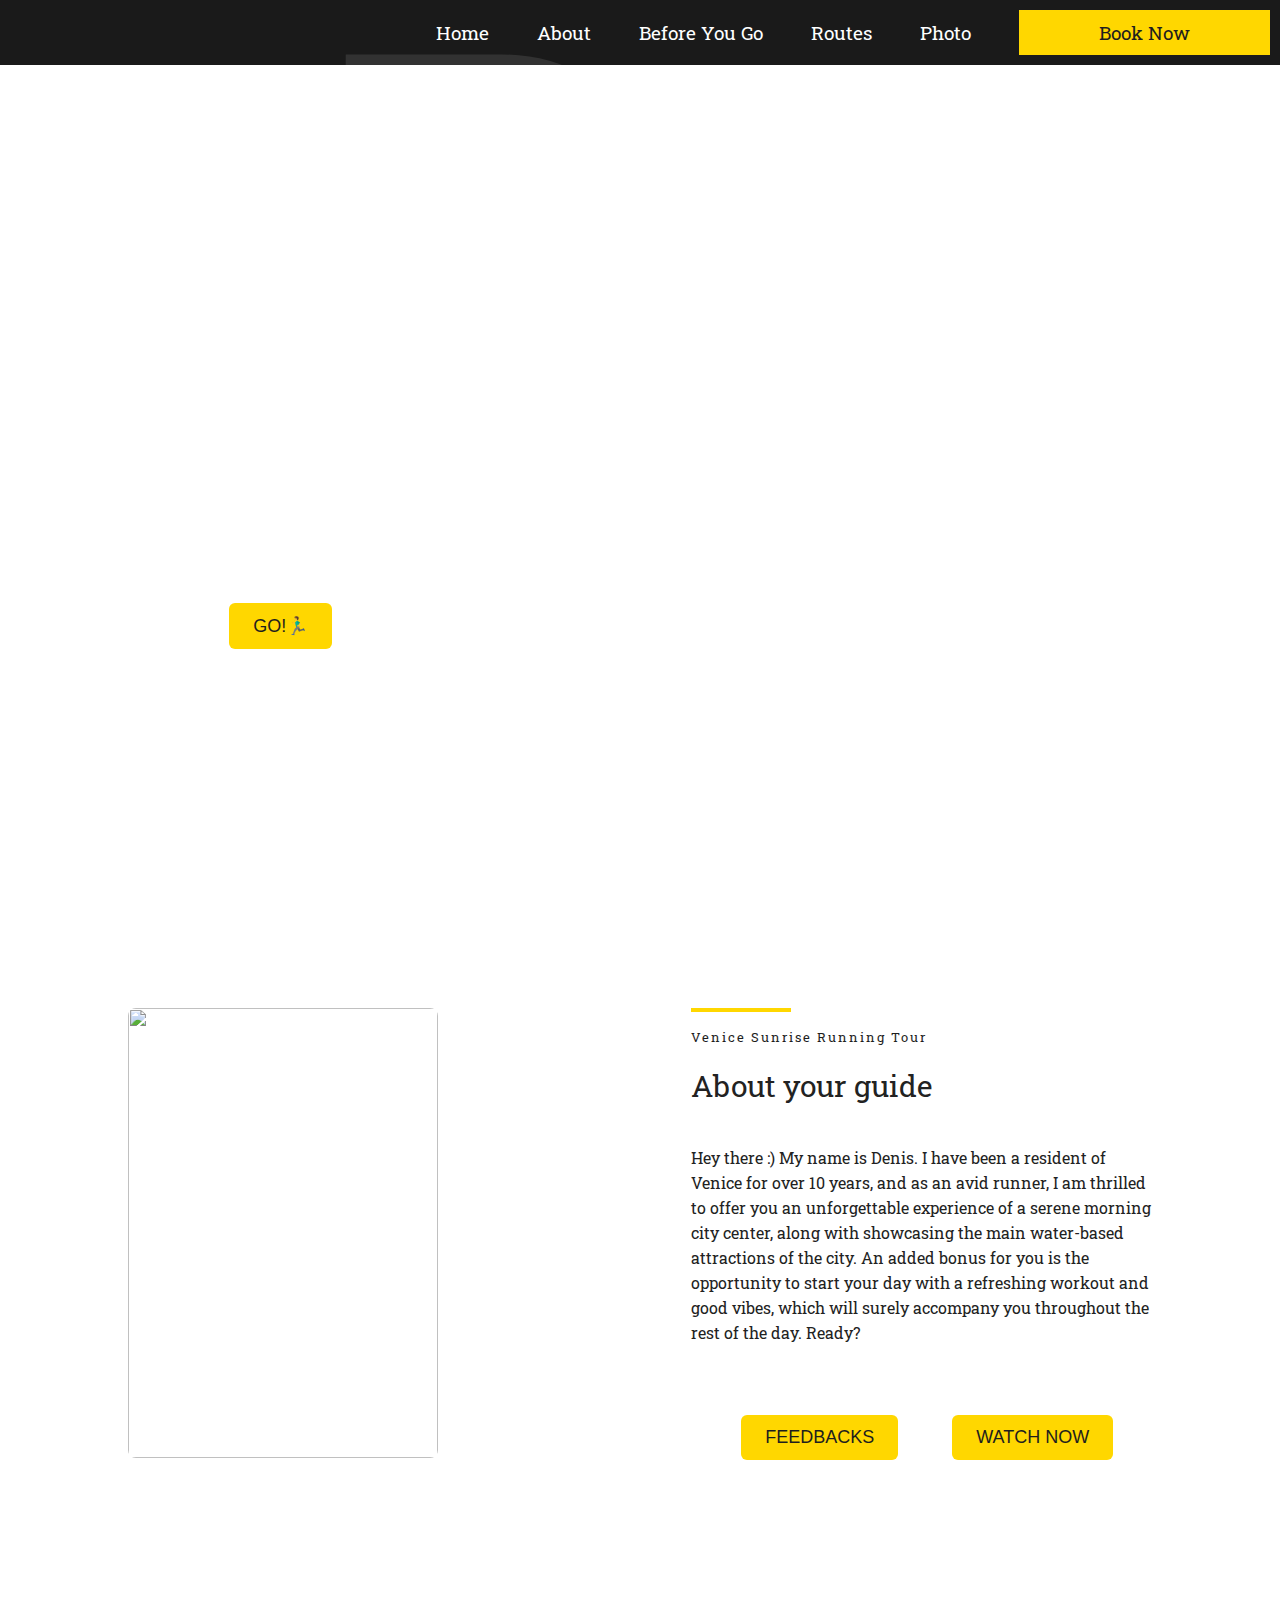
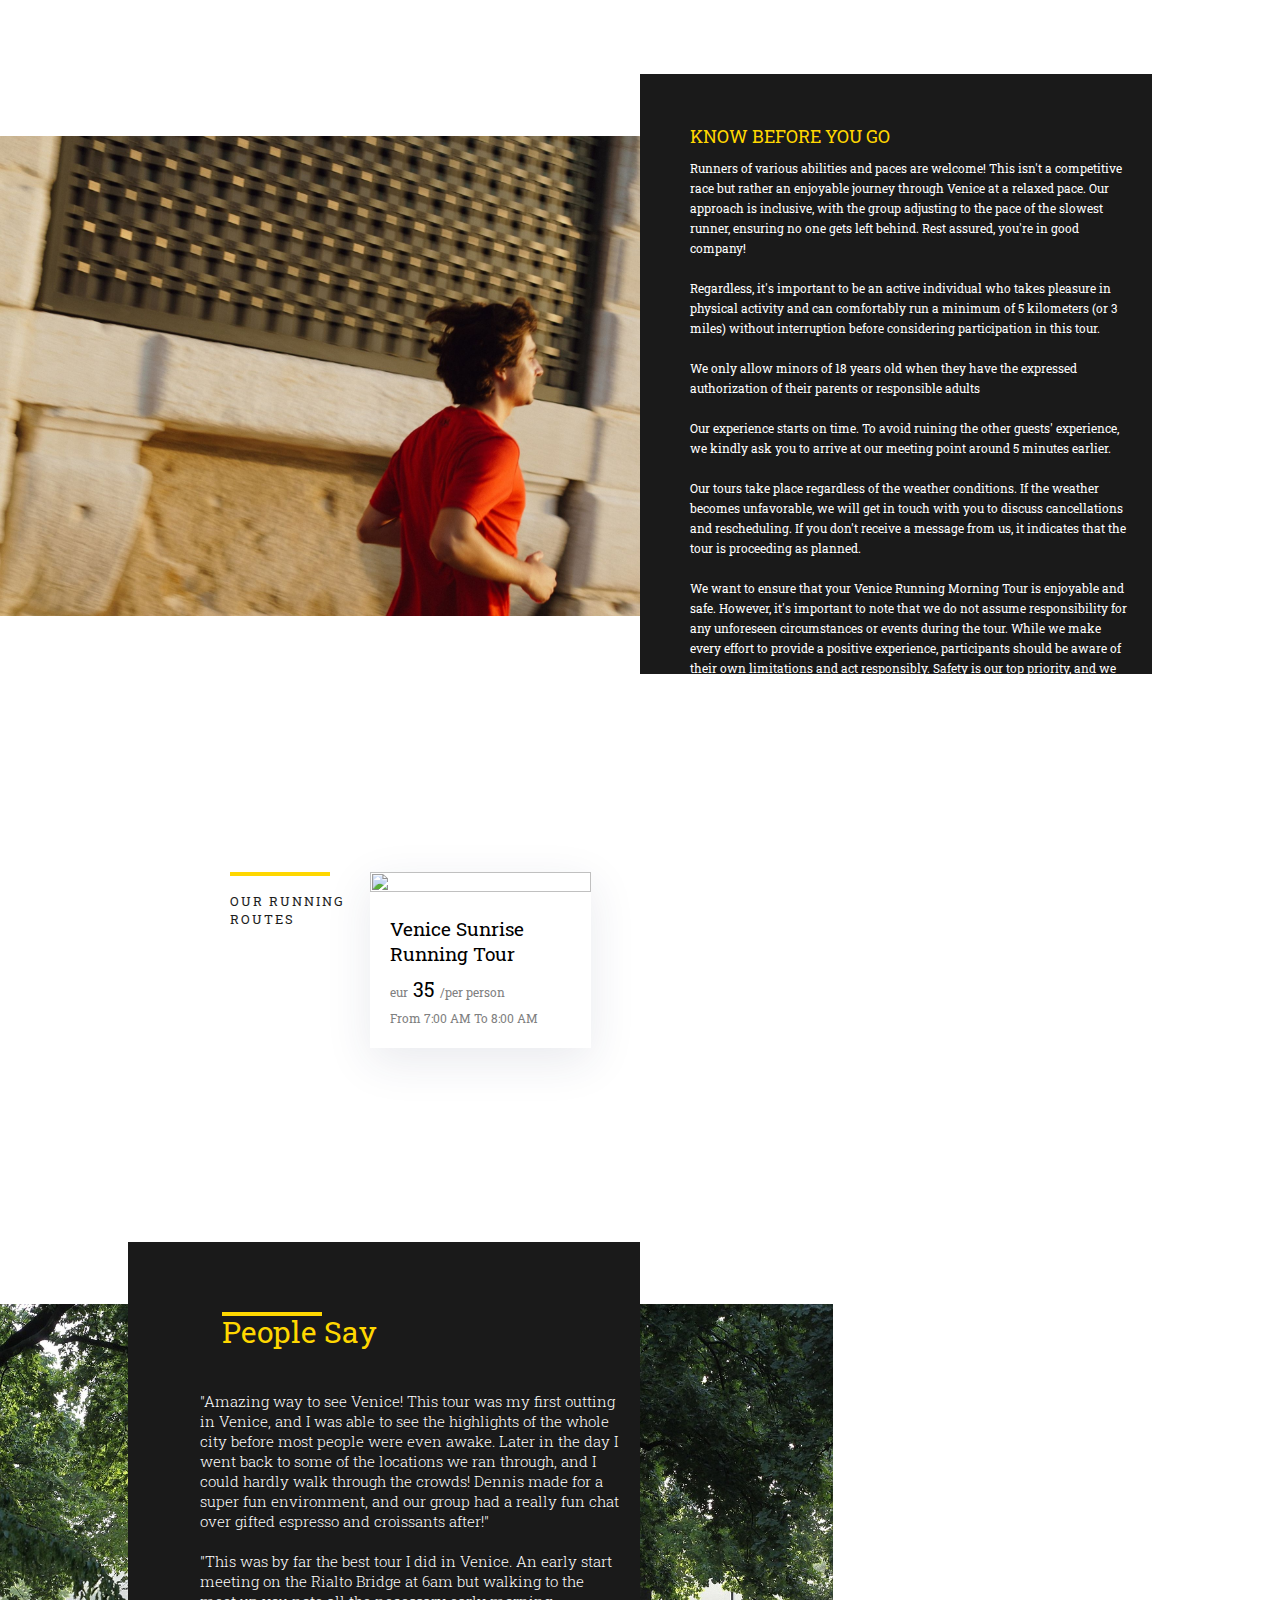
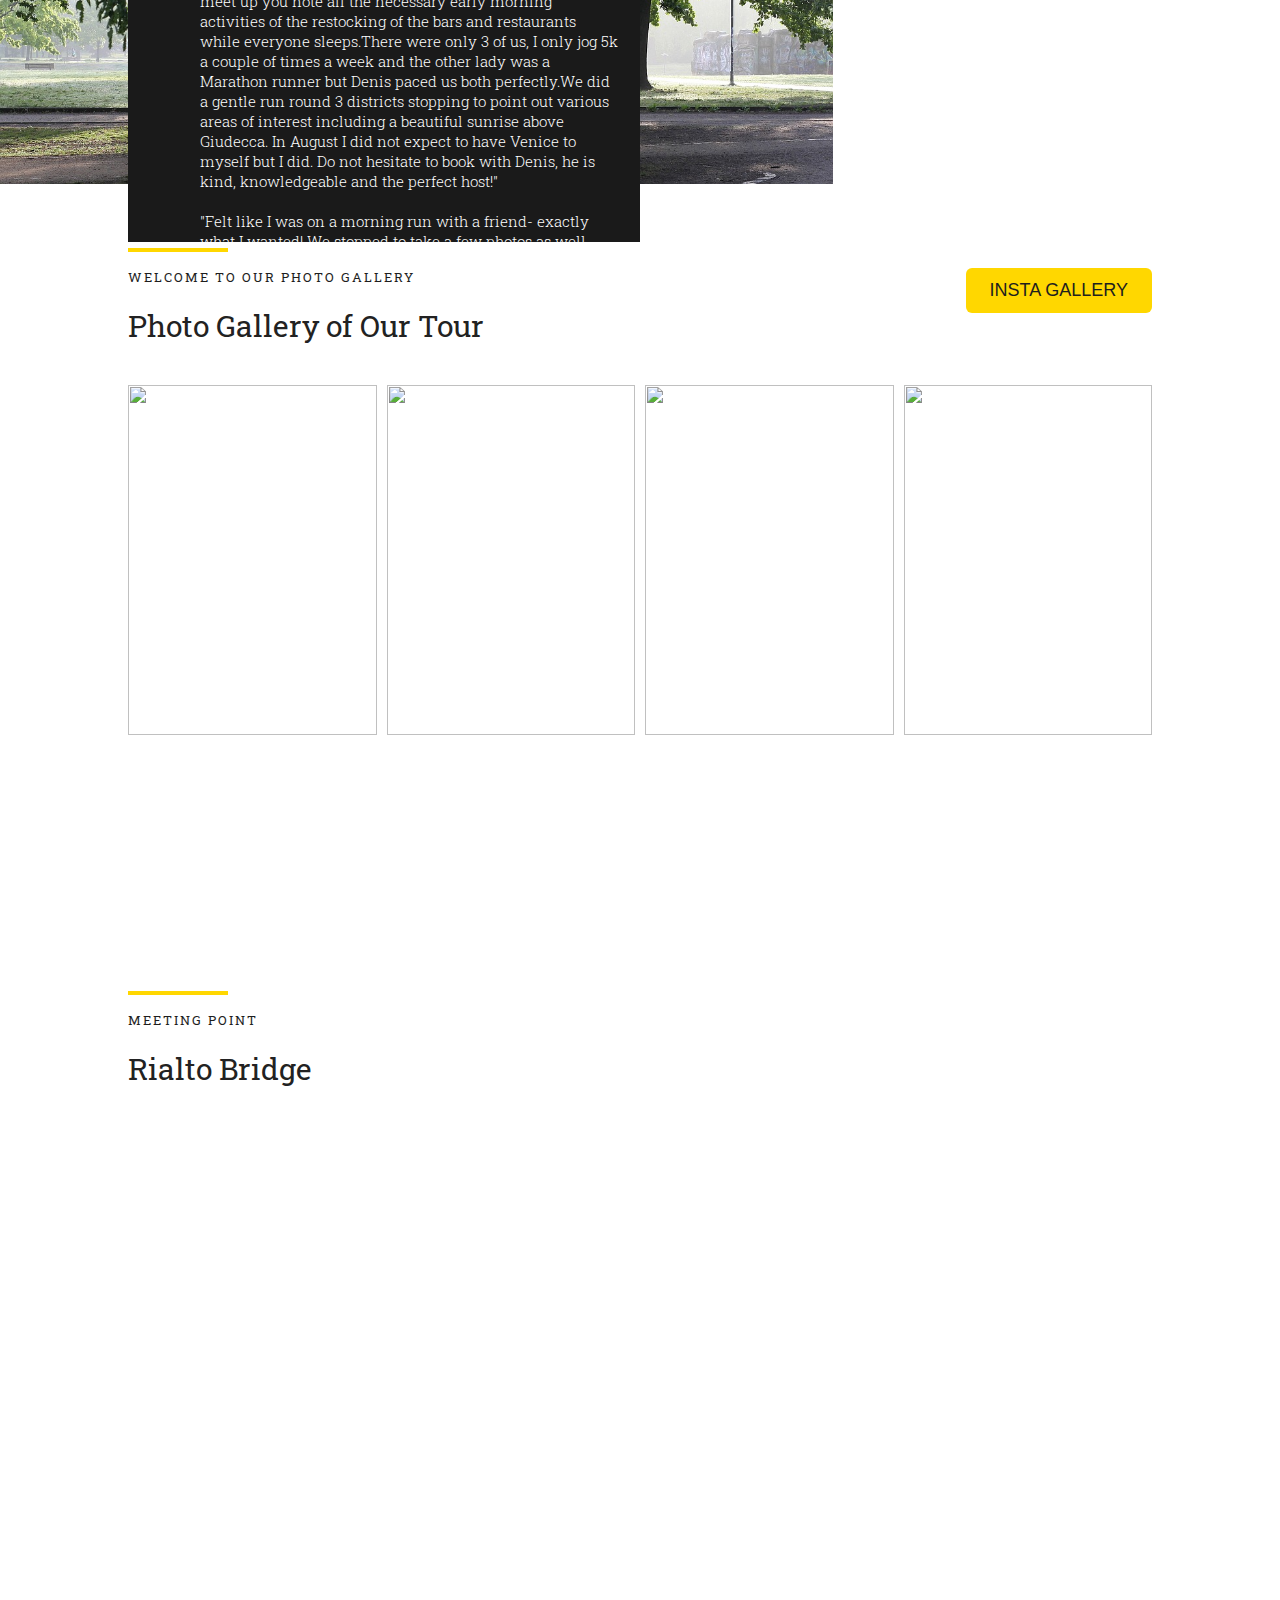
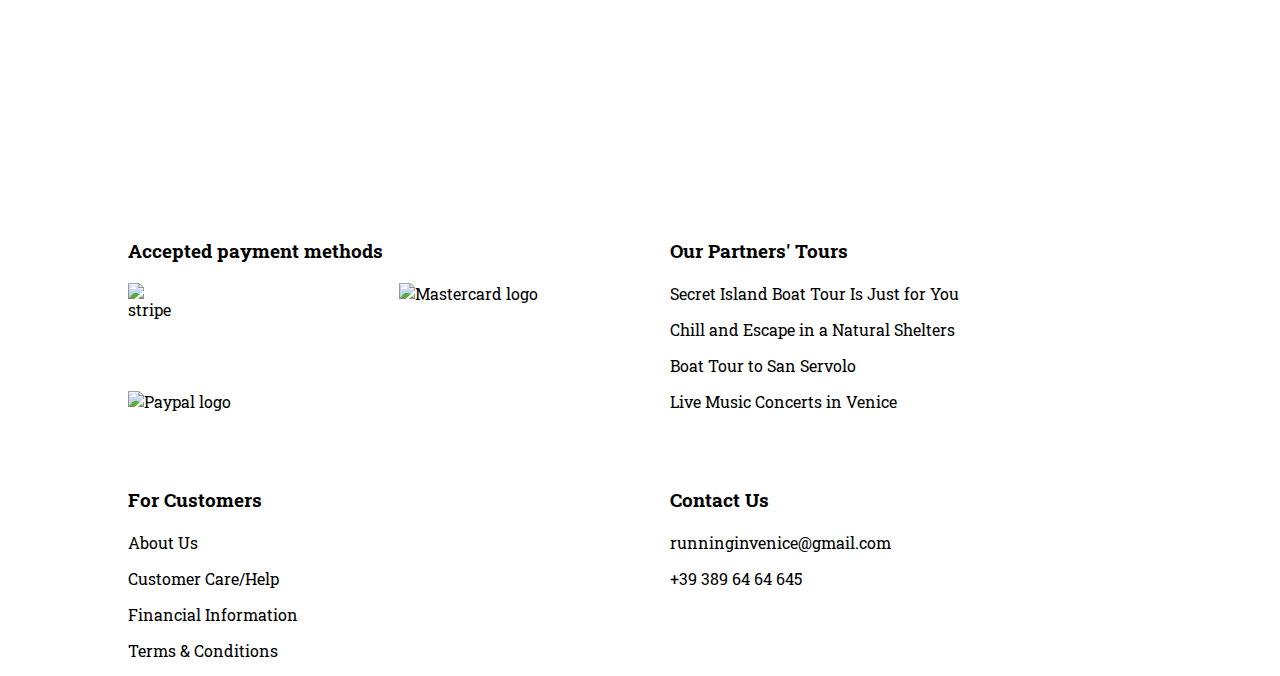
==== commit 4d92ab6e: "Update index.html" ====
--- a/index.html
+++ b/index.html
@@ -83,13 +83,13 @@
         </div>        
          
       <div class="image">
-        <img src="image/home-two.jpg" alt="Background image" class="slide blur-entrance" id="mainImage">
+        <img src="image/home-two.WebP" alt="Background image" class="slide blur-entrance" id="mainImage">
       </div>
       <div class="image_item" id="thumbnailContainer">
-        <img src="image/home-one.jpg" alt="" class="slide active" data-src="image/home-one.jpg" loading="lazy">
-        <img src="image/home-two.jpg" alt="" class="slide" data-src="image/home-two.jpg" loading="lazy">
-        <img src="image/home-three.jpg" alt="" class="slide" data-src="image/home-three.jpg" loading="lazy">
-        <img src="image/home-four.jpg" alt="" class="slide" data-src="image/home-four.jpg" loading="lazy">
+        <img src="image/home-one.WebP" alt="" class="slide active" data-src="image/home-one.WebP" loading="lazy">
+        <img src="image/home-two.WebP" alt="" class="slide" data-src="image/home-two.WebP" loading="lazy">
+        <img src="image/home-three.WebP" alt="" class="slide" data-src="image/home-three.WebP" loading="lazy">
+        <img src="image/home-four.WebP" alt="" class="slide" data-src="image/home-four.WebP" loading="lazy">
       </div>
       </div>
       </section>
@@ -189,7 +189,7 @@
       <div class="content grid">
         <div class="box">
           <div class="img">
-            <img src="image/runroute.jpg" alt="">
+            <img src="image/runroute.WebP" alt="">
           </div>
           <div class="text">
             <h3>Venice Sunrise Running Tour</h3>
@@ -280,19 +280,19 @@
 
       <div class="owl-carousel owl-theme">
         <div class="item">
-          <img src="image/gallery-one.jpg" alt="" loading="lazy">
-        </div>
-        <div class="item">
-          <img src="image/gallery-two.jpg" alt="" loading="lazy">
-        </div>
-        <div class="item">
-          <img src="image/gallery-three.jpg" alt="" loading="lazy">
-        </div>
-        <div class="item">
-          <img src="image/gallery-four.jpg" alt="" loading="lazy">
-        </div>
-        <div class="item">
-          <img src="image/gallery-five.jpg" alt="" loading="lazy">
+          <img src="image/gallery-one.WebP" alt="" loading="lazy">
+        </div>
+        <div class="item">
+          <img src="image/gallery-two.WebP" alt="" loading="lazy">
+        </div>
+        <div class="item">
+          <img src="image/gallery-three.WebP" alt="" loading="lazy">
+        </div>
+        <div class="item">
+          <img src="image/gallery-four.WebP" alt="" loading="lazy">
+        </div>
+        <div class="item">
+          <img src="image/gallery-five.WebP" alt="" loading="lazy">
         </div>
       </div>
 
@@ -383,4 +383,4 @@
   </footer>
 </body>
 
-</html>+</html>
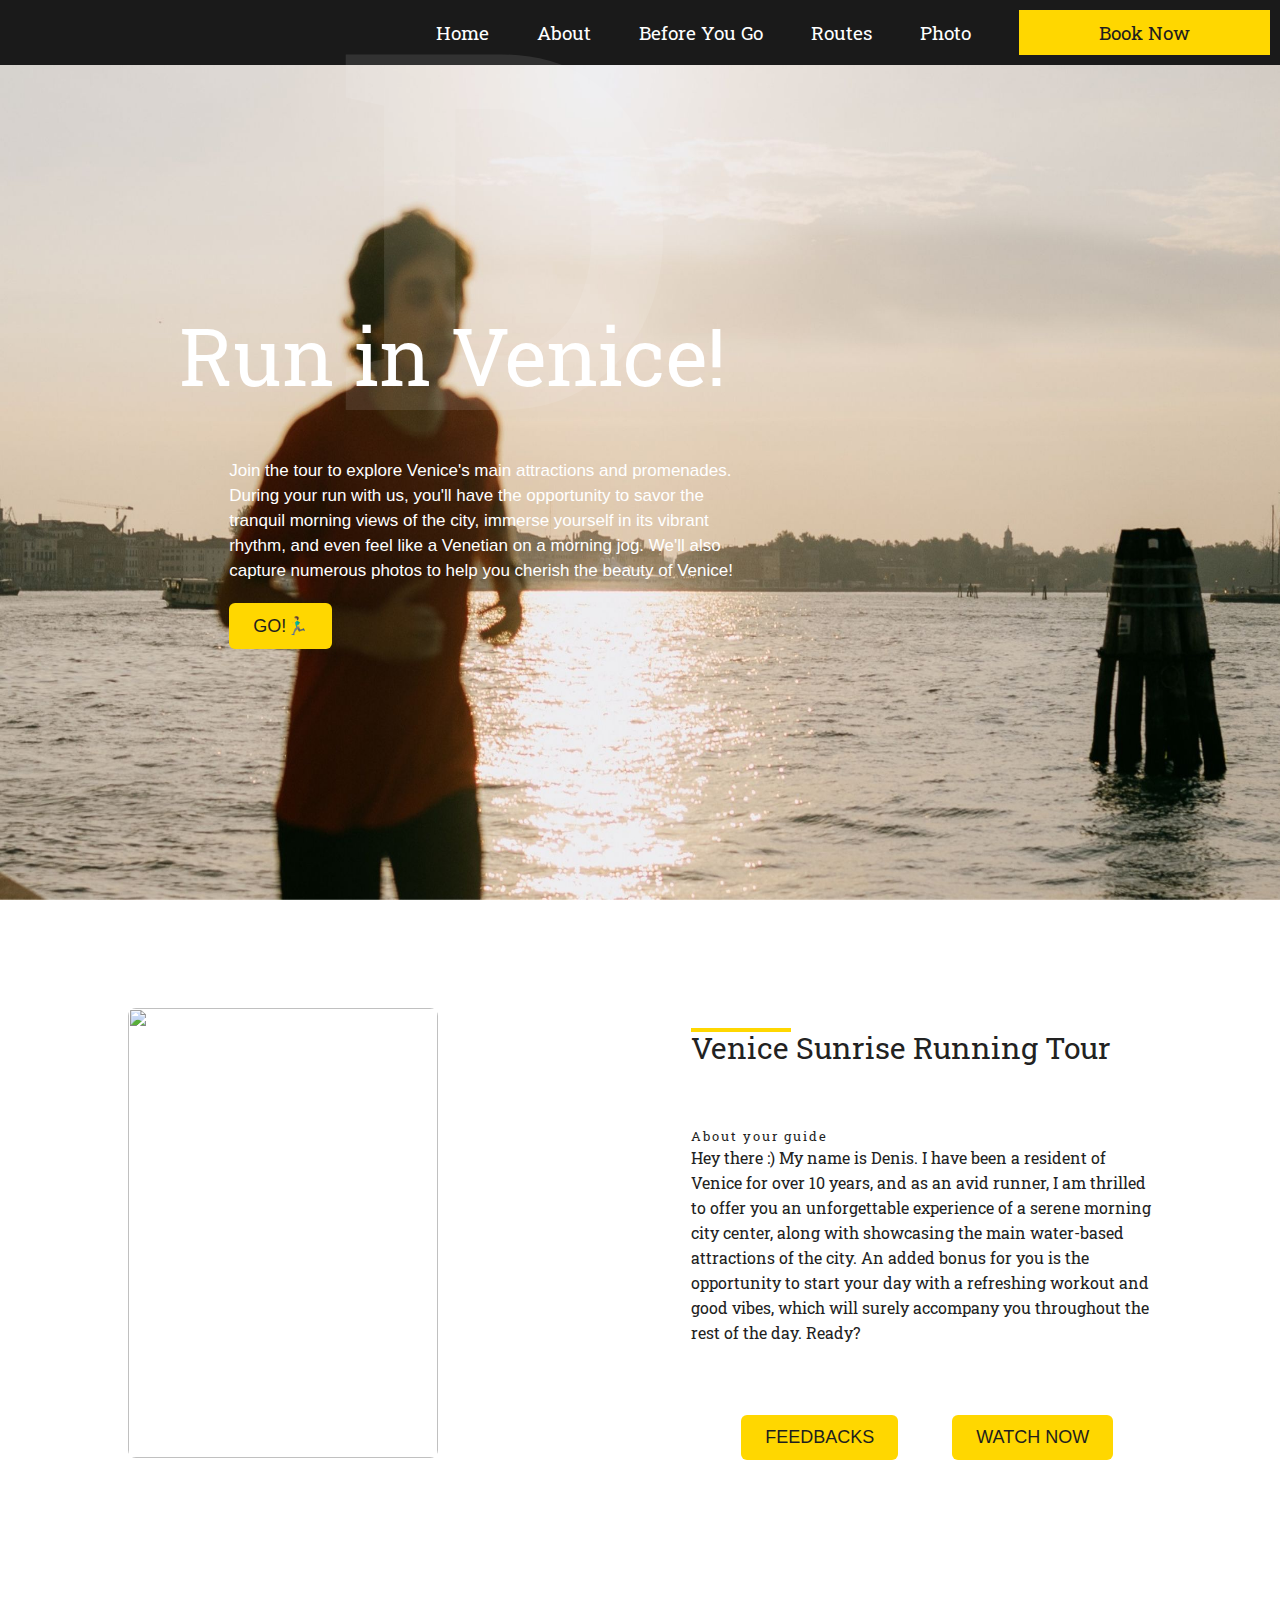
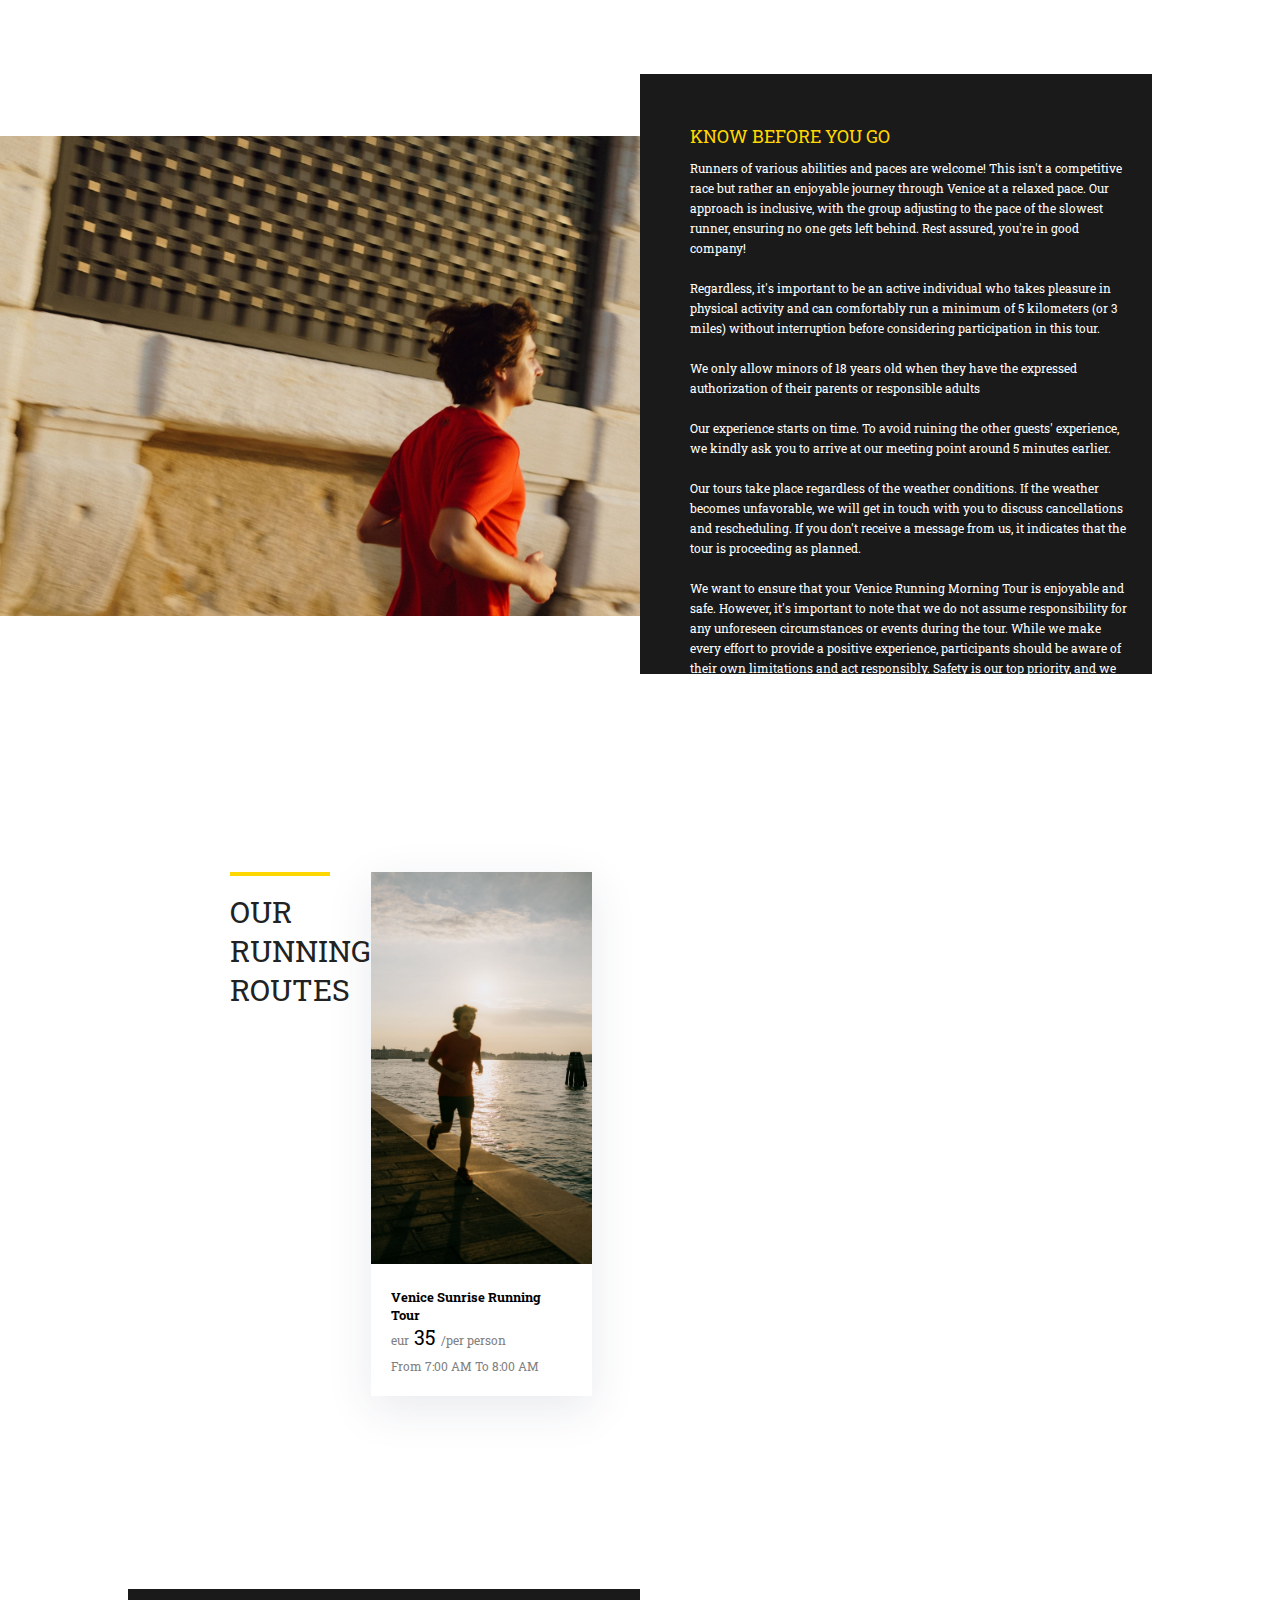
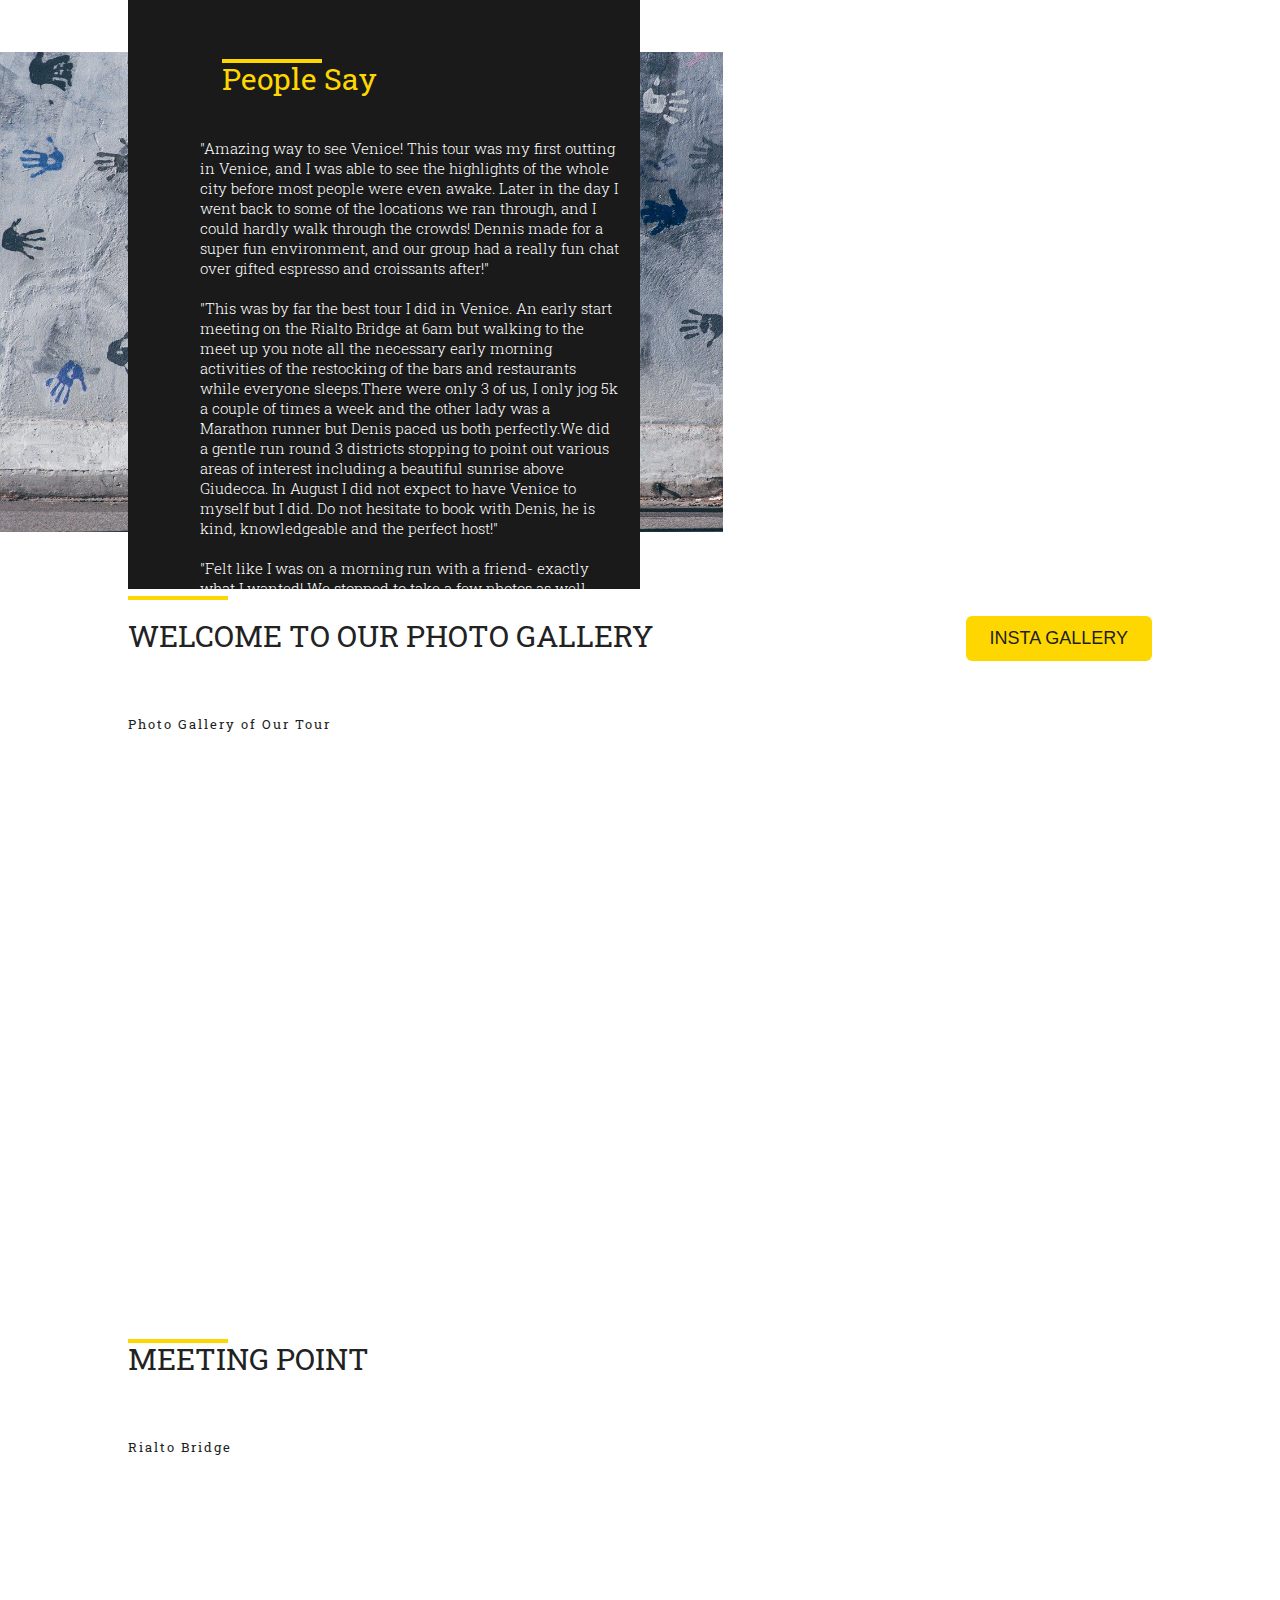
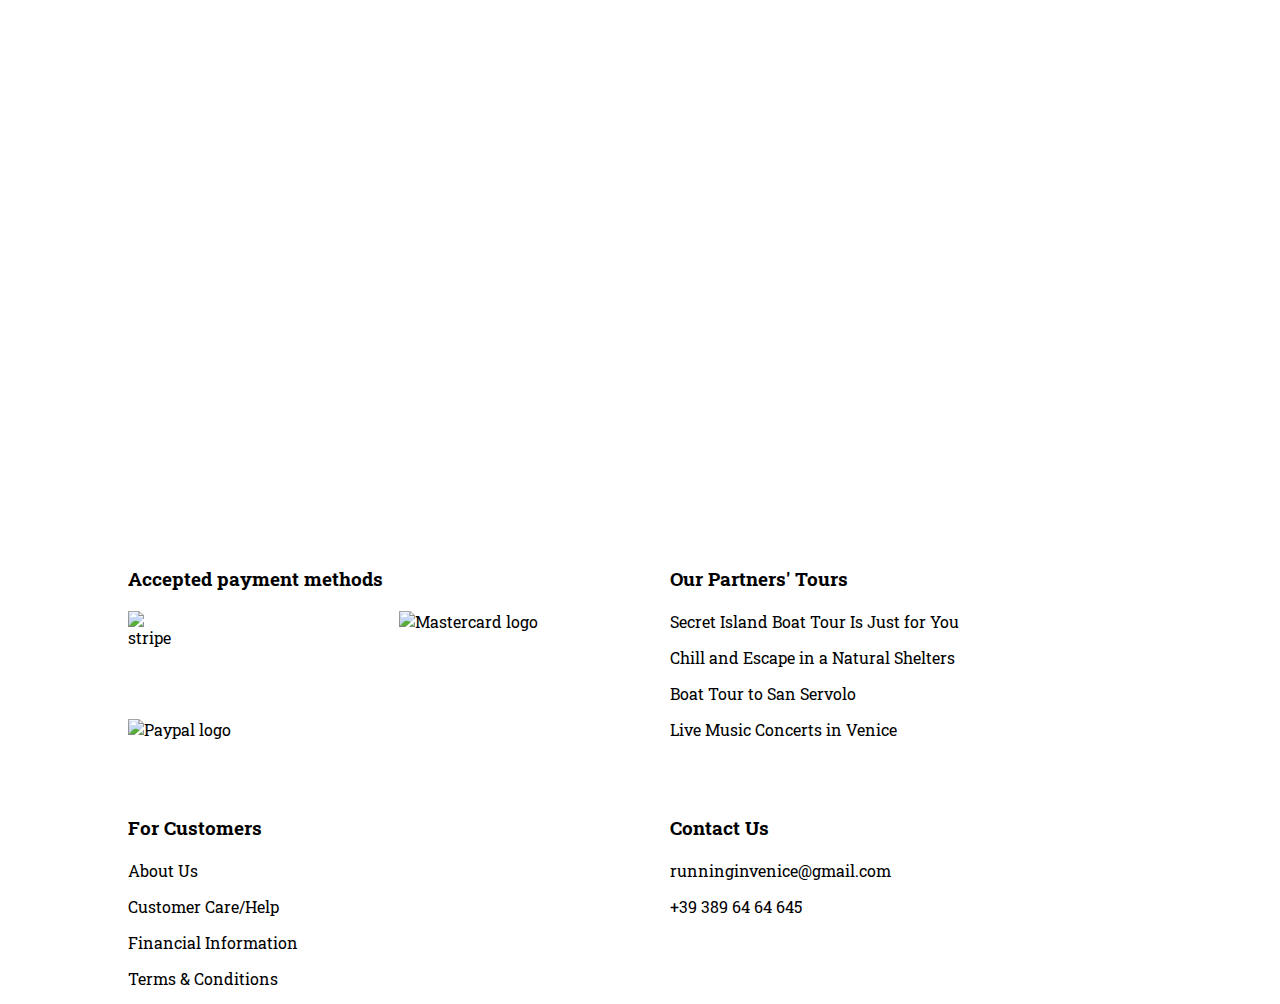
==== commit a4ebb5ae: "Update index.html" ====
--- a/index.html
+++ b/index.html
@@ -31,7 +31,7 @@
   <header class="header" id="navigation-menu">
     <div class="container">
       <nav>
-        <a href="#" class="logo"> <img src="image/logo.png" alt=""> </a>
+        <a href="#" class="logo" aria-label="This is our logo"> <img src="image/logo.png" alt=""> </a>
 
         <ul class="nav-menu menu-bg">
           <li> <a href="#home" class="nav-link">Home</a> </li>
@@ -144,13 +144,13 @@
       </div>
       <div class="right">
         <div class="heading">
-          <h5>Venice Sunrise Running Tour</h5>
-          <h2>About your guide</h2>
+          <h2>Venice Sunrise Running Tour</h2>
+          <h5>About your guide</h5>
           <p>Hey there :) My name is Denis. I have been a resident of Venice for over 10 years, and as an avid runner, I am thrilled to offer you an unforgettable experience of a serene morning city center, along with showcasing the main water-based attractions of the city. An added bonus for you is the opportunity to start your day with a refreshing workout and good vibes, which will surely accompany you throughout the rest of the day. Ready?</p>
           <div class="button-container">
             <button class="btn1" id="feedbacks-button">FEEDBACKS</button>
             <a href="https://youtube.com/shorts/bceRTZ_x8hI?si=rAdlRcawxpTc-7ST">
-              <button class="btn1" id="feedbacks-button">WATCH NOW</button>
+              <button class="btn1" id="feedbacks-button-two">WATCH NOW</button>
             </a>
           </div>
         </div>
@@ -183,7 +183,7 @@
     <div class="container">
       <div class="heading_top flex1">
         <div class="heading">
-          <h5>OUR RUNNING ROUTES</h5>
+          <h2>OUR RUNNING ROUTES</h2>
         </div>
 
       <div class="content grid">
@@ -192,7 +192,7 @@
             <img src="image/runroute.WebP" alt="">
           </div>
           <div class="text">
-            <h3>Venice Sunrise Running Tour</h3>
+            <h5>Venice Sunrise Running Tour</h5>
             <p> <span>eur</span> 35 <span>/per person</span> </p>
             <p> <span>From 7:00 AM To 8:00 AM</span></p>
           </div>
@@ -268,11 +268,11 @@
     <div class="container">
       <div class="heading_top flex1">
         <div class="heading">
-          <h5>WELCOME TO OUR PHOTO GALLERY</h5>
-          <h2>Photo Gallery of Our Tour</h2>
+          <h2>WELCOME TO OUR PHOTO GALLERY</h2>
+          <h5>Photo Gallery of Our Tour</h5>
         </div>
         <div class="button">
-          <a href="https://instagram.com/runinvenice?igshid=OGQ5ZDc2ODk2ZA%3D%3D&utm_source=qr" target="_blank" rel="noopener">
+          <a href="https://instagram.com/runinvenice?igshid=OGQ5ZDc2ODk2ZA%3D%3D&utm_source=qr" aria-label="Find more pictures on our Social" target="_blank" rel="noopener">
             <button class="btn1">INSTA GALLERY</button>
           </a>
         </div>
@@ -327,8 +327,8 @@
 
 <section class="map top">
   <div class="heading">
-    <h5>MEETING POINT</h5>
-    <h2>Rialto Bridge</h2>
+    <h2>MEETING POINT</h2>
+    <h5>Rialto Bridge</h5>
   </div>
   <iframe src="https://www.google.com/maps/embed?pb=!1m14!1m12!1m3!1d11153.381967019436!2d12.3332673!3d45.4383683!2m3!1f0!2f0!3f0!3m2!1i1024!2i768!4f13.1!5e0!3m2!1en!2it!4v1637763215366&q=Rialto%20Bridge&output=embed&ll=45.4383683,12.3332673&z=17&markers=45.4383683,12.3332673&hl=en"
   width="600" height="450" style="border:0;" allowfullscreen="" loading="lazy" title="Meeting Point - Rialto Bridge"></iframe>
--- a/css/style.css
+++ b/css/style.css
@@ -506,7 +506,7 @@
 /*--------------about--------*/
 /*--------------wrapper--------*/
 .wrapper {
-  background-image: url("../image/beforeyougo.jpg");
+  background-image: url("../image/beforeyougo.WebP");
   background-repeat: no-repeat;
   background-size: contain;
   width: 100%;
@@ -606,7 +606,7 @@
 /*--------------room--------*/
 /*--------------wrapper2--------*/
 .wrapper2 {
-  background-image: url("../image/jogging.jpg");
+  background-image: url("../image/jogging.WebP");
 }
 
 .wrapper2 .text {
@@ -1110,3 +1110,4 @@
 
   }  /* Add your styles for 912x1368 screens here */
 }
+
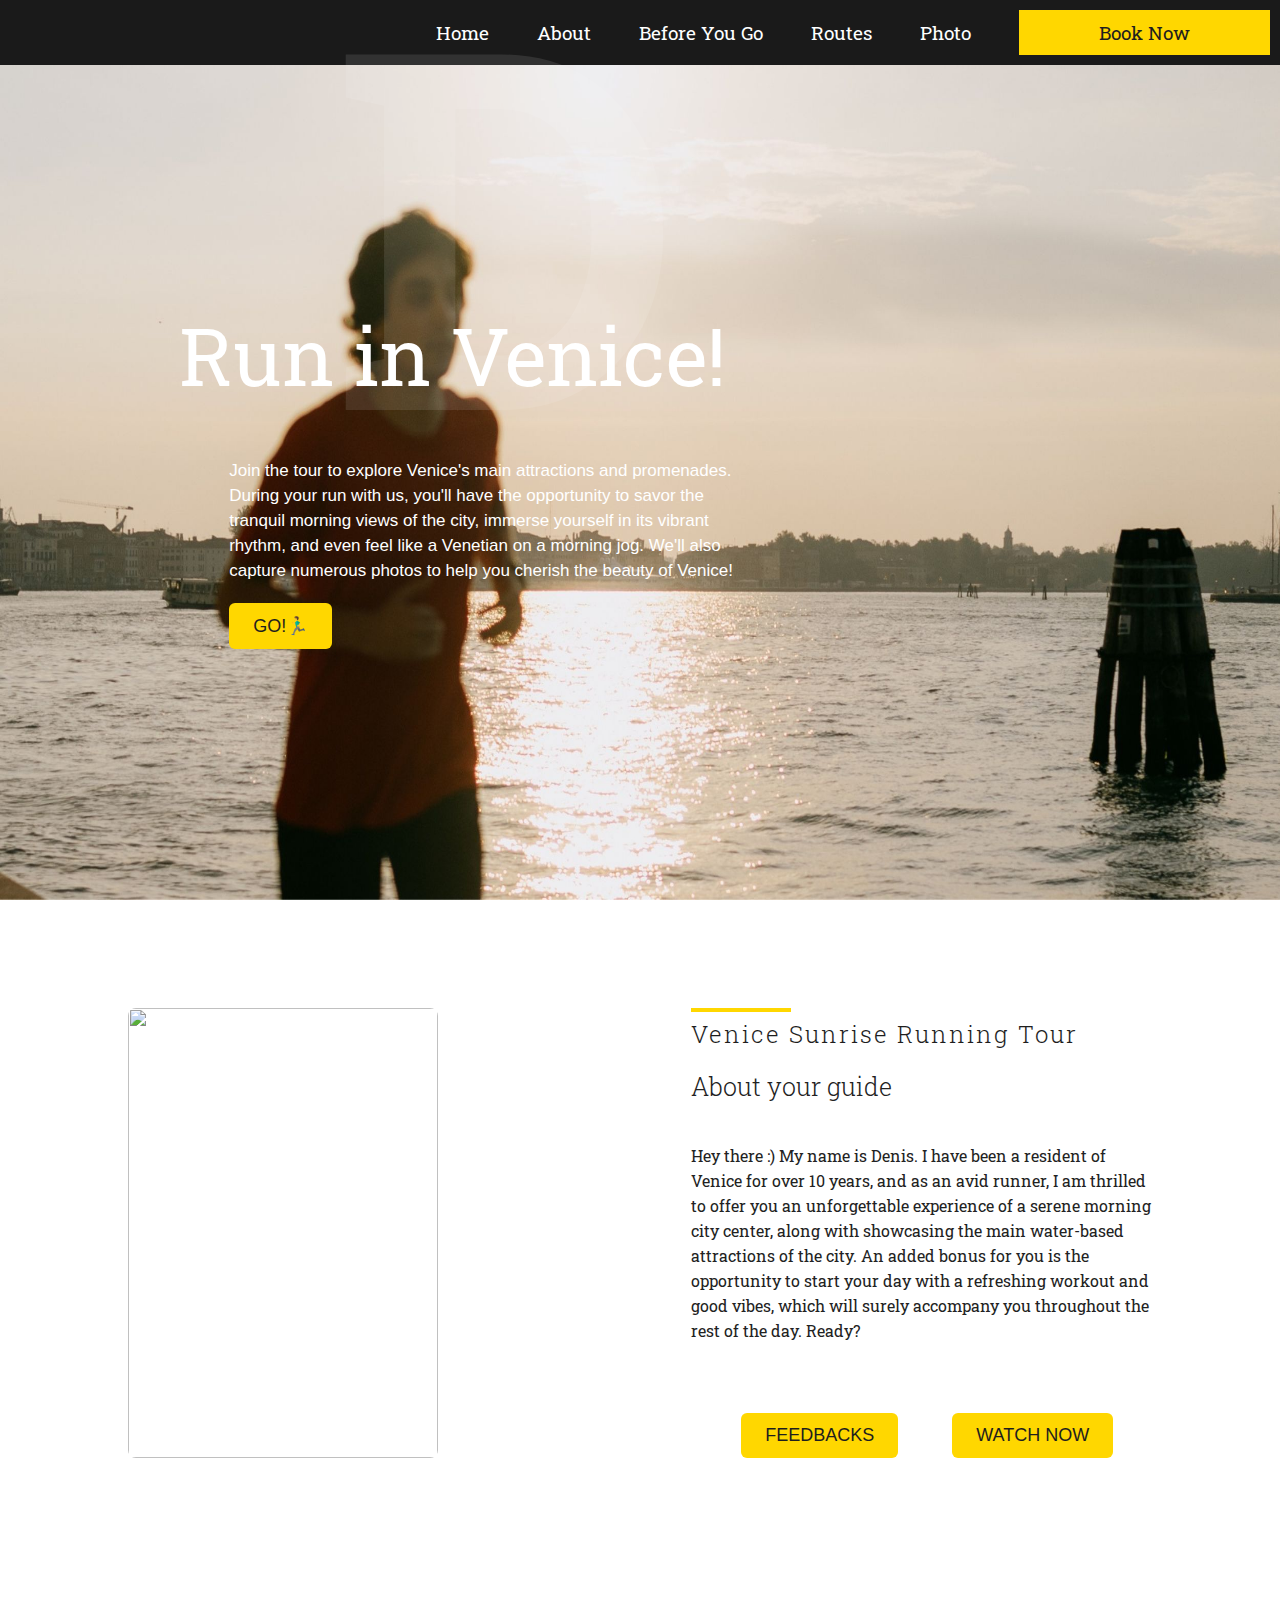
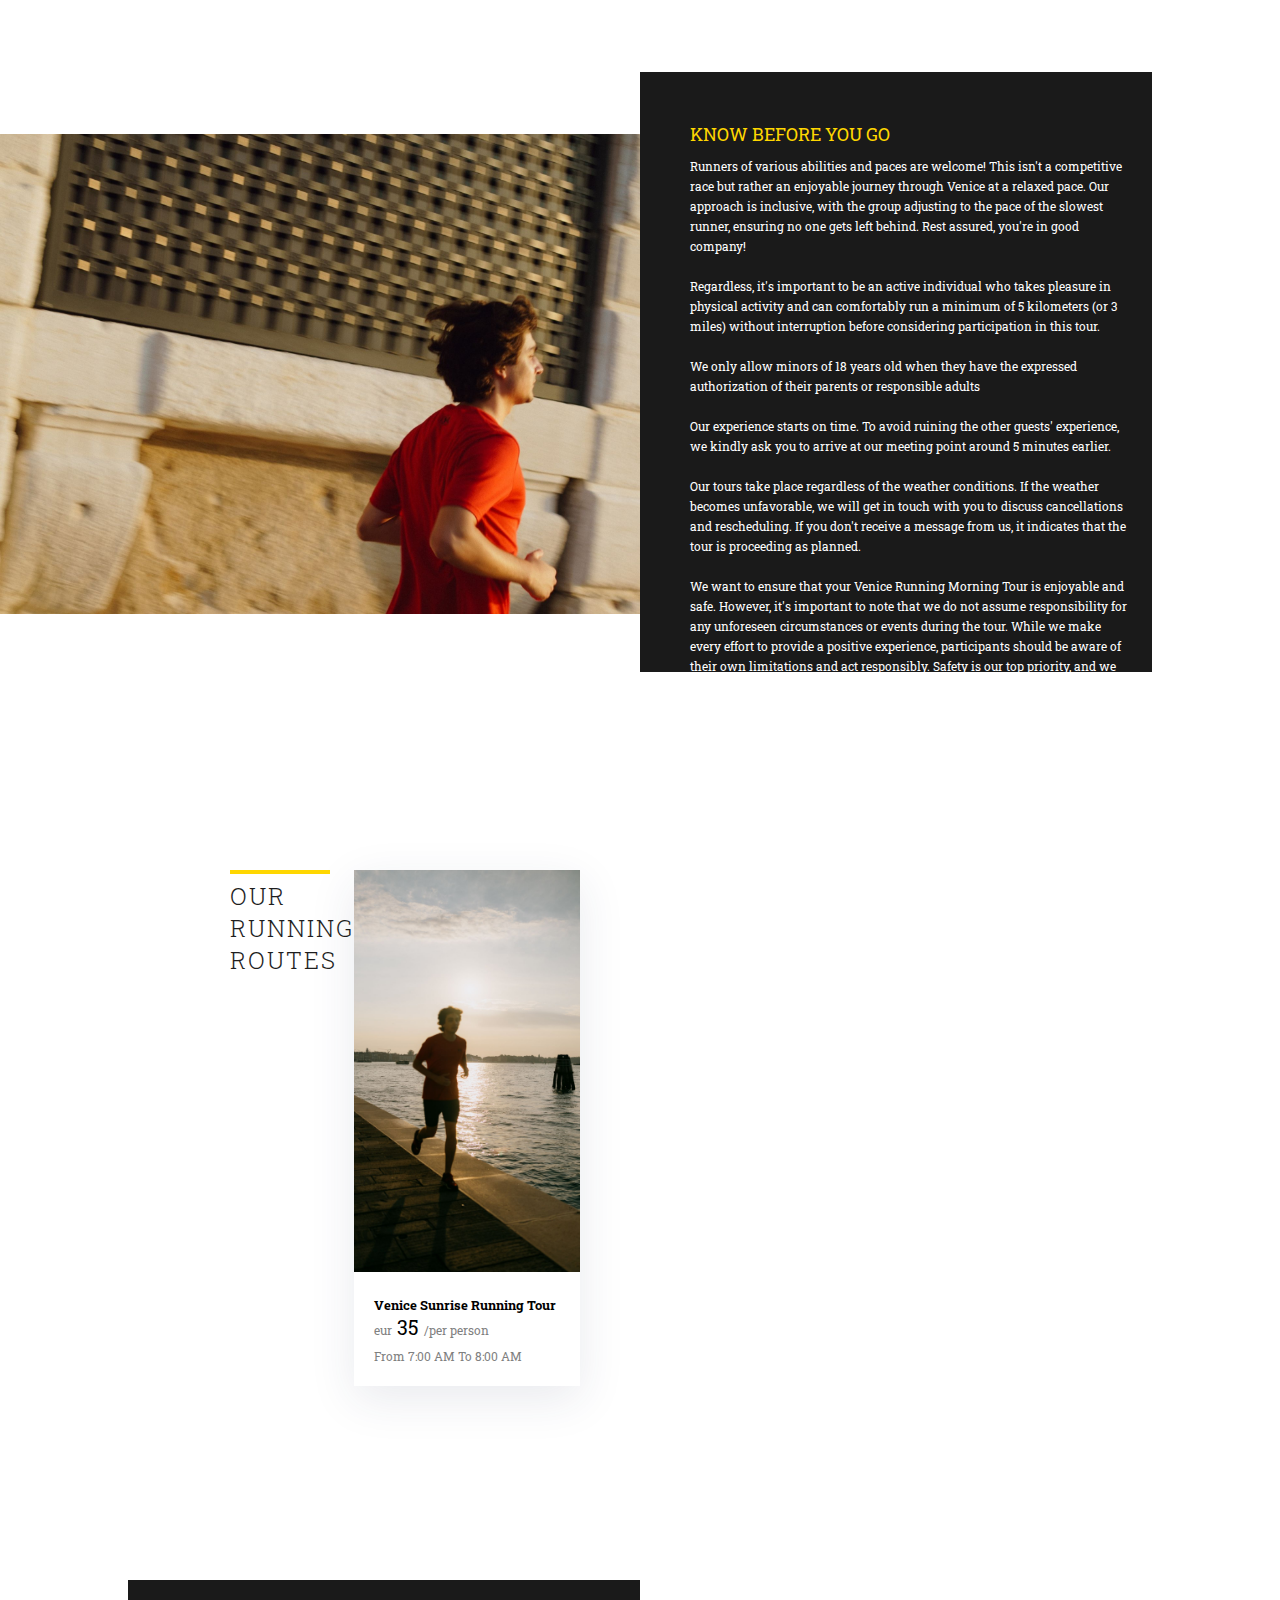
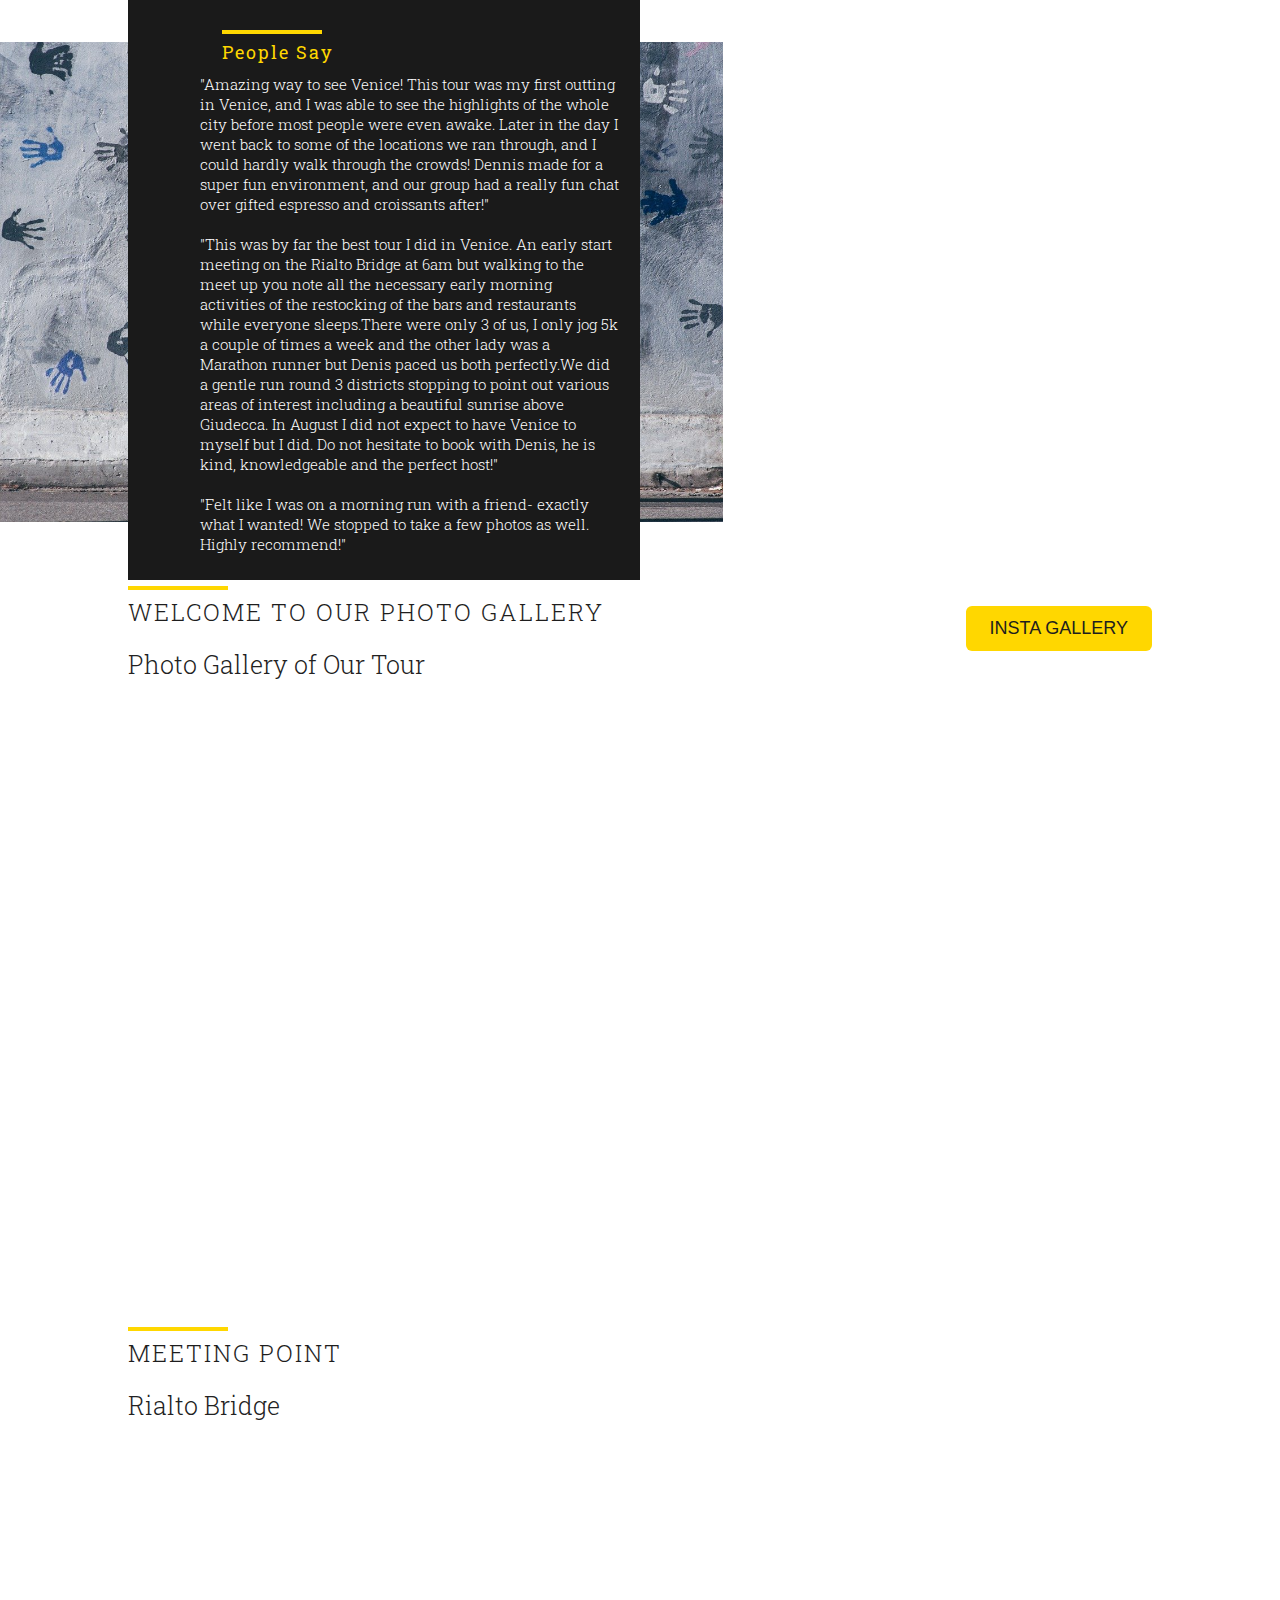
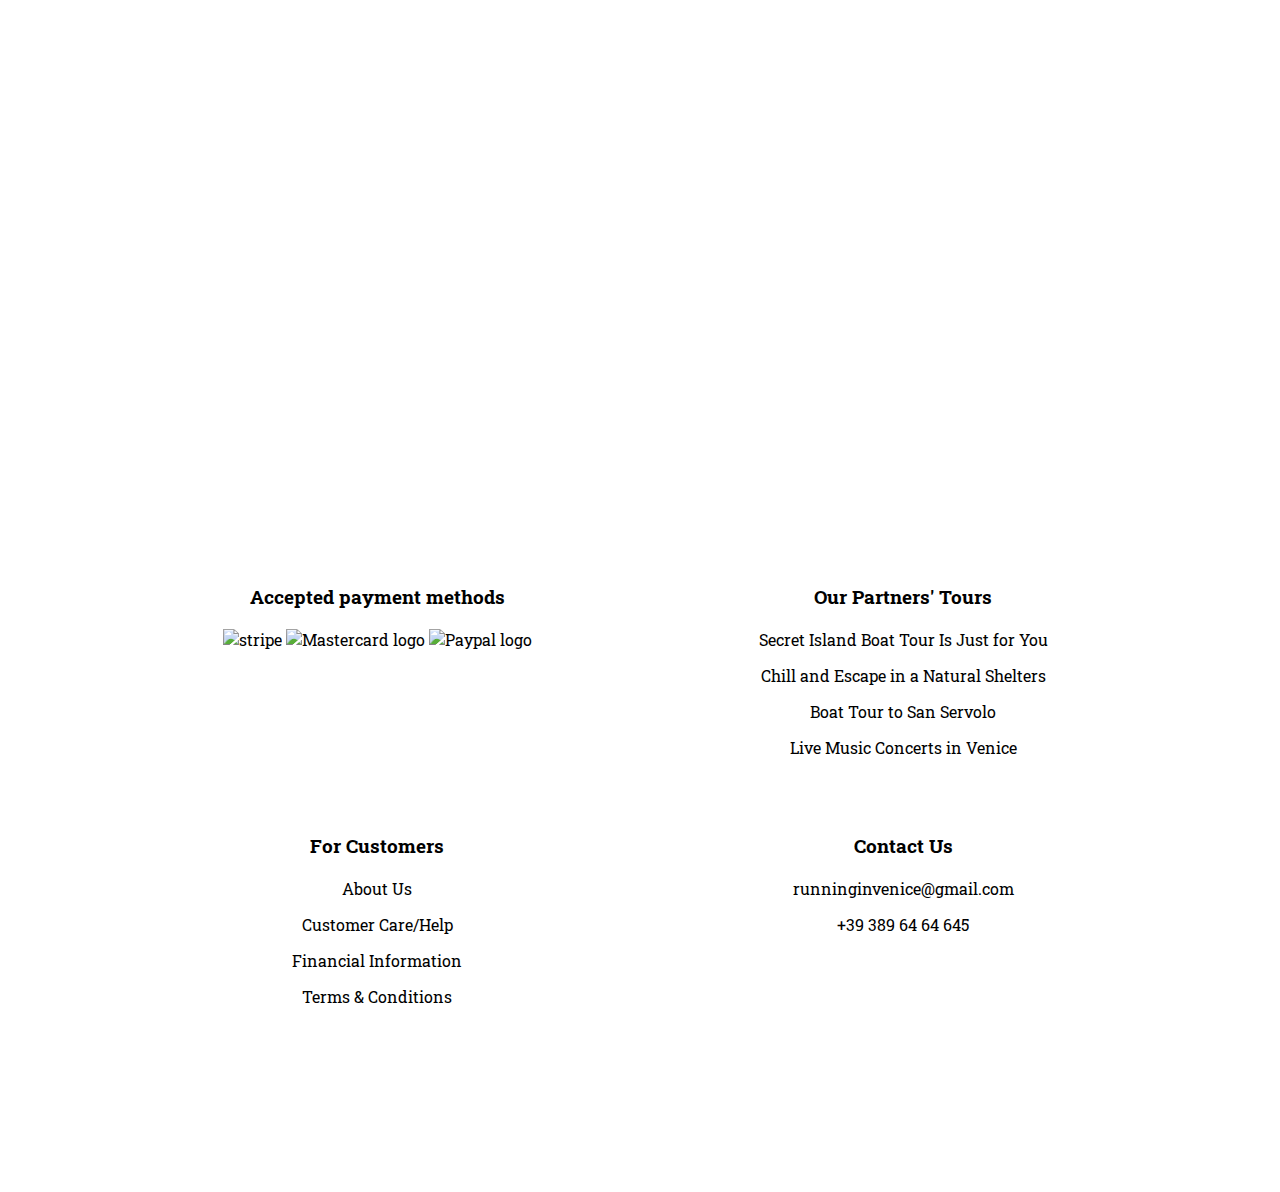
==== commit 99f765fa: "Update index.html" ====
--- a/index.html
+++ b/index.html
@@ -383,4 +383,4 @@
   </footer>
 </body>
 
-</html>
+</html> 
--- a/css/style.css
+++ b/css/style.css
@@ -411,17 +411,17 @@
 }
 
 .heading h5 {
-  font-weight: 400;
-  letter-spacing: 2px;
-  padding-top: 20px;
-  color: #1E1E1E;
-}
-
-.heading h2 {
-  font-size: 30px;
-  font-weight: 400;
+  font-size: 25px;
+  font-weight: 300;
   margin: 20px 0 40px 0;
   color: #222222;
+}
+
+.heading h2 {
+  font-weight: 300;
+  letter-spacing: 2px;
+  padding-top: 10px;
+  color: #1E1E1E;
 }
 
 .heading p {
@@ -748,6 +748,14 @@
 
 /*--------------map--------*/
 /*--------------footer--------*/
+
+footer {
+  text-align: center; /* Center the content within the footer */
+  padding: 20px; /* Add space around the content */
+  margin-bottom: 150px; /* Optional: Add space above the footer */
+}
+
+
 footer h3 {
   margin-bottom: 20px;
 }
@@ -760,6 +768,13 @@
 footer li:hover {
   color: #FF4500;
   cursor: pointer;
+}
+
+footer .payment {
+  grid-template-columns: repeat(4, 1fr);
+}
+footer .payment  {
+  display: inline;
 }
 
 /*--------------footer--------*/
@@ -1111,3 +1126,4 @@
   }  /* Add your styles for 912x1368 screens here */
 }
 
+
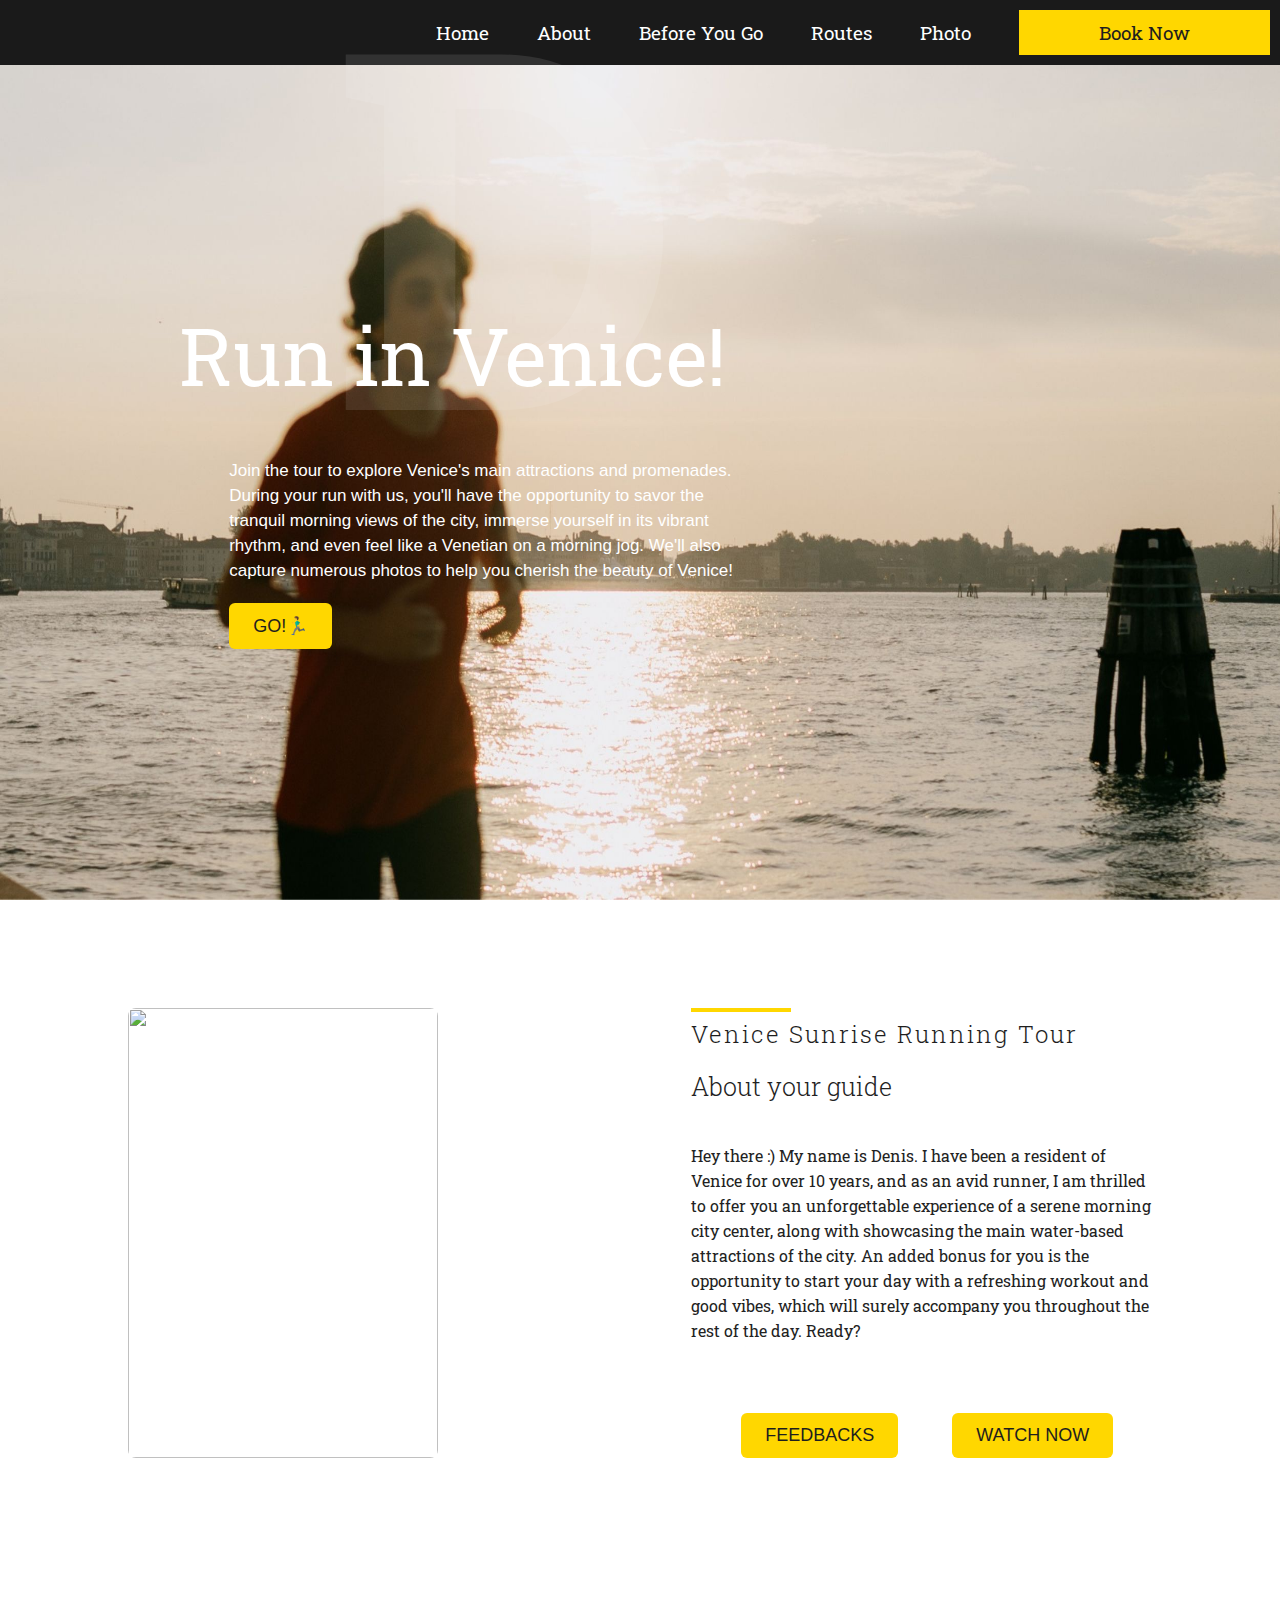
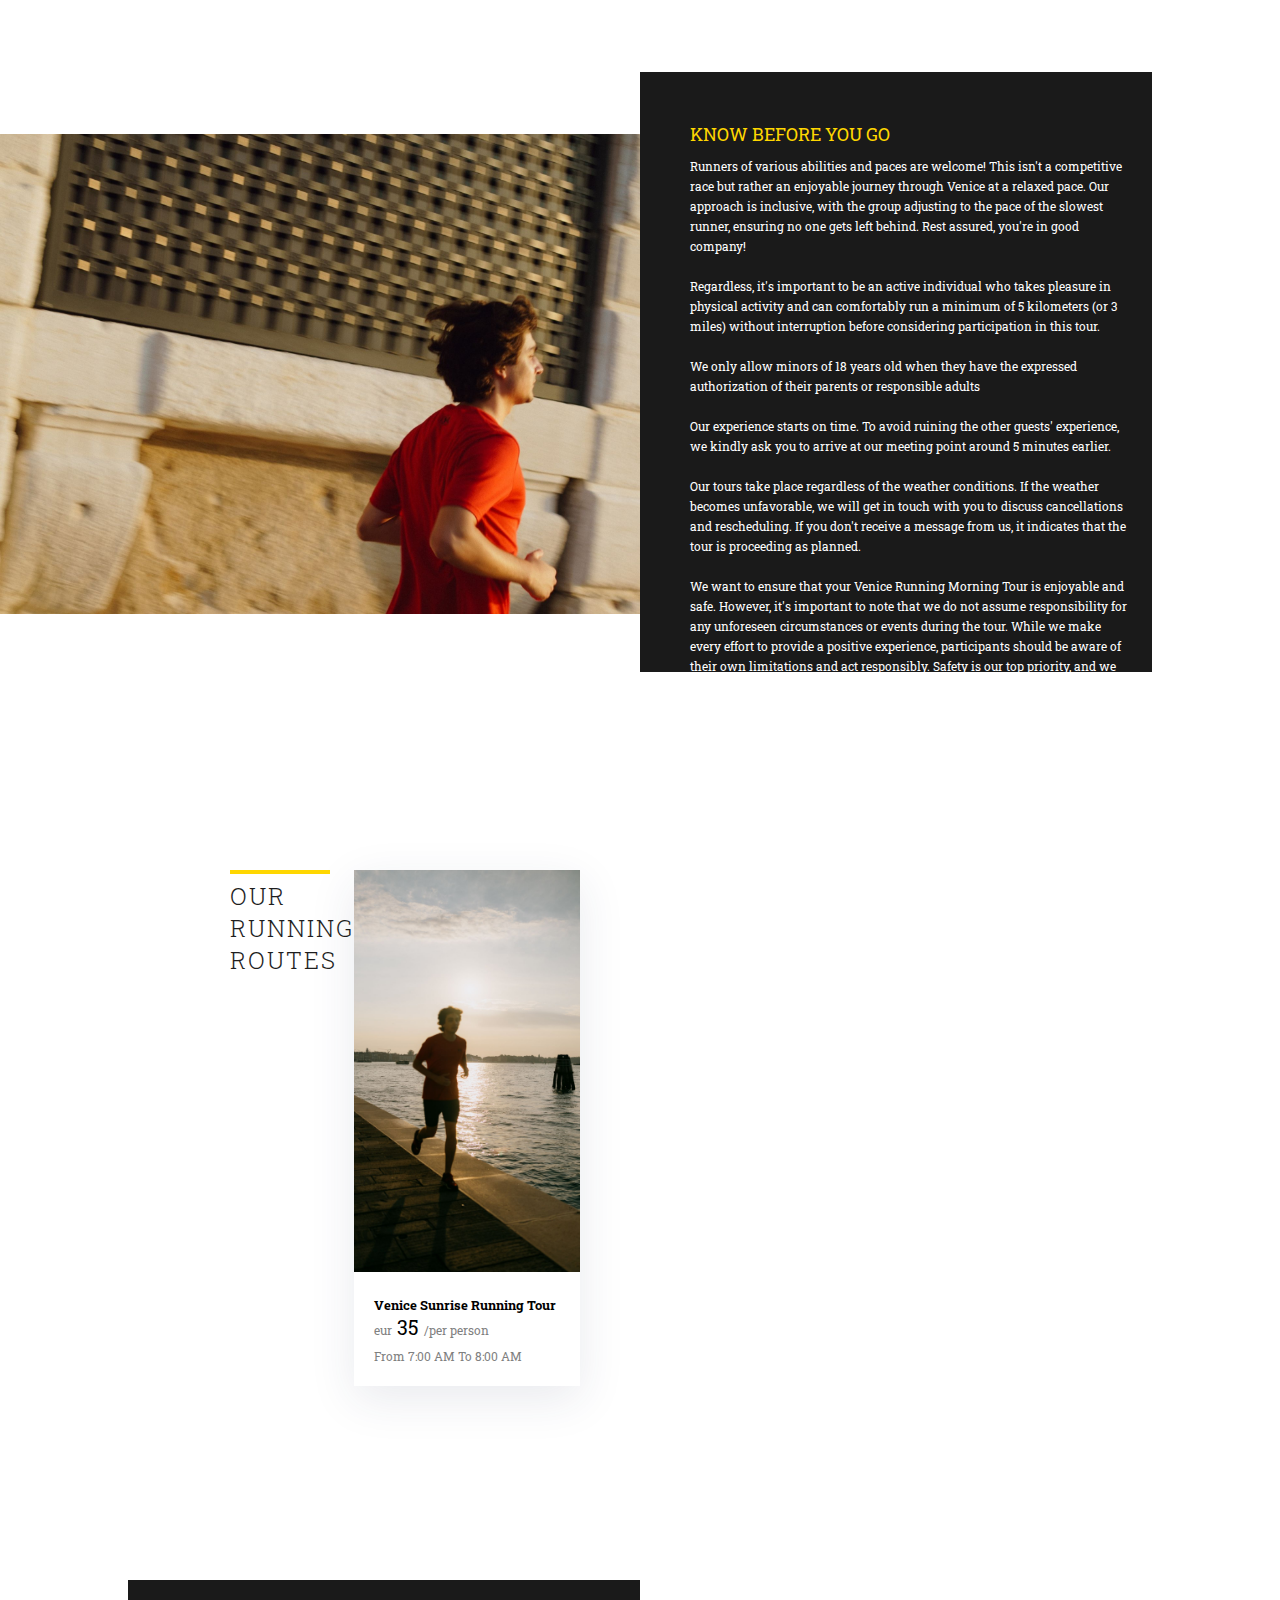
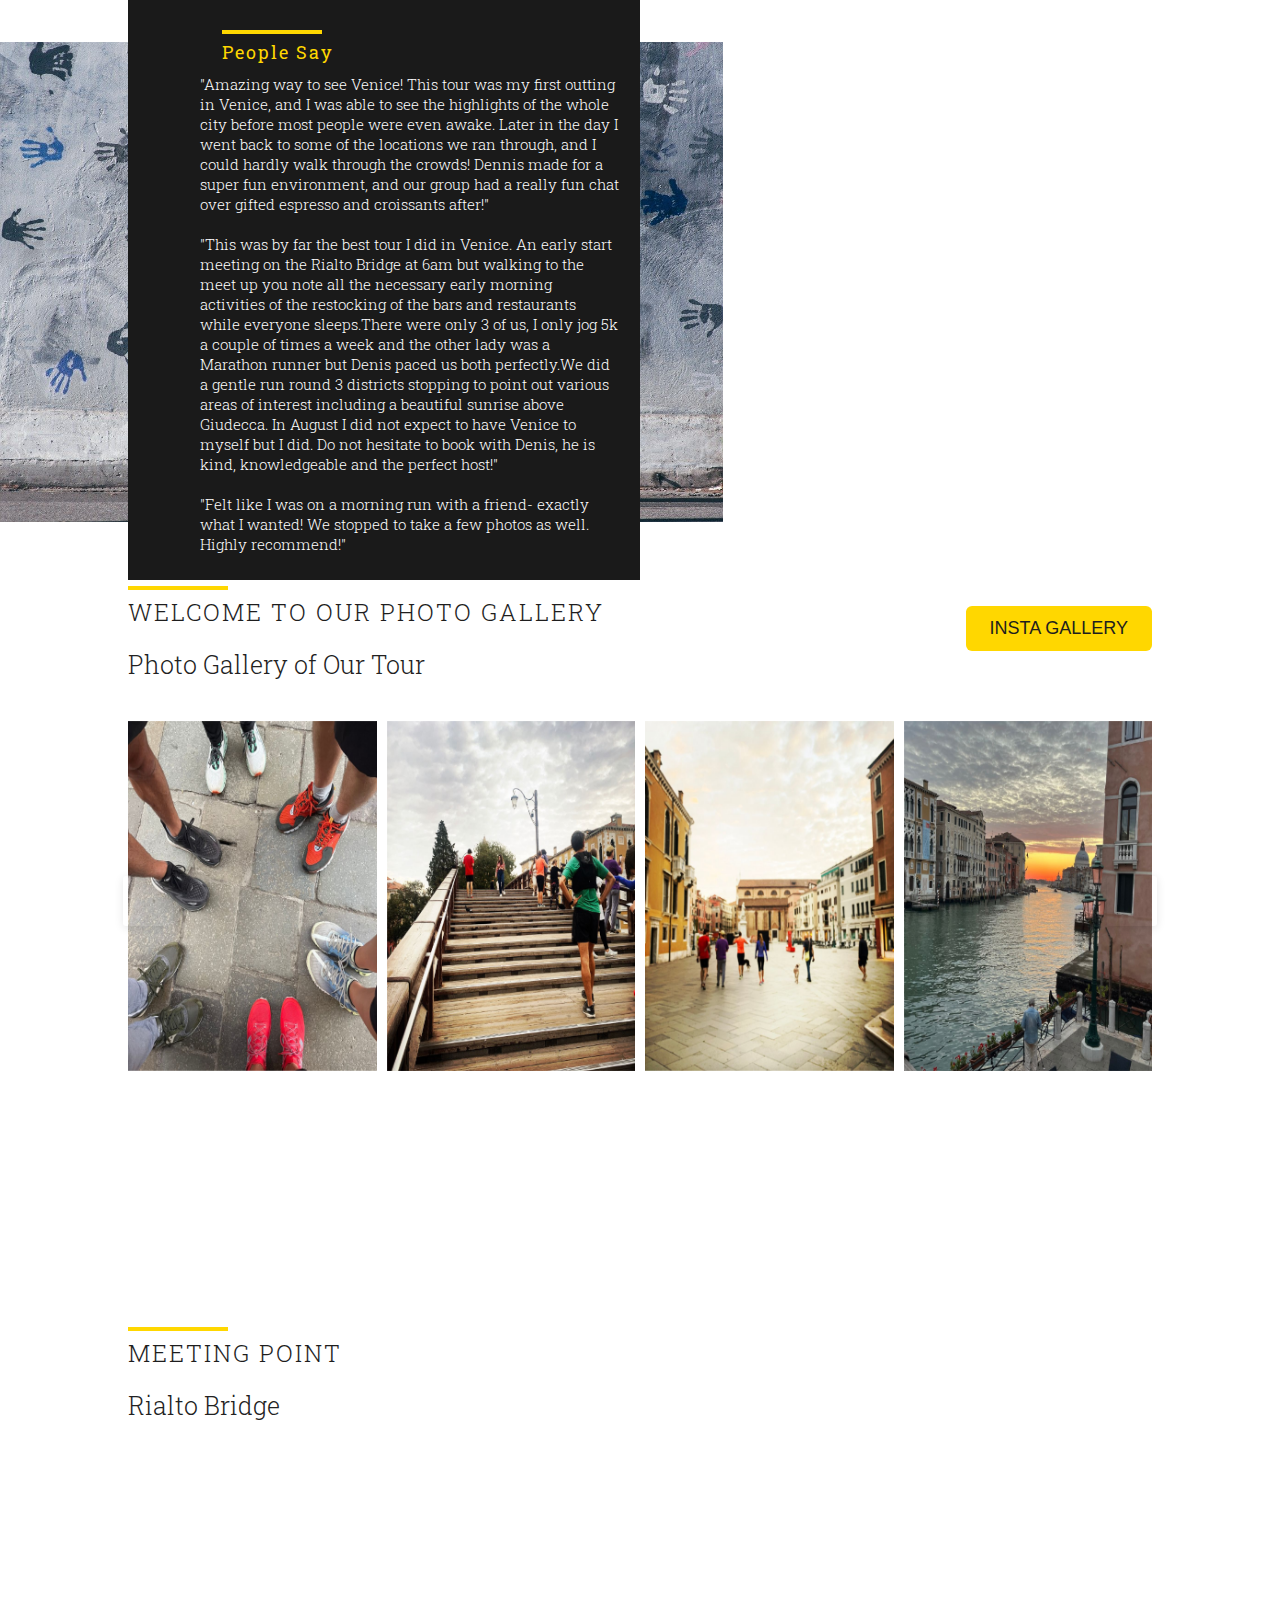
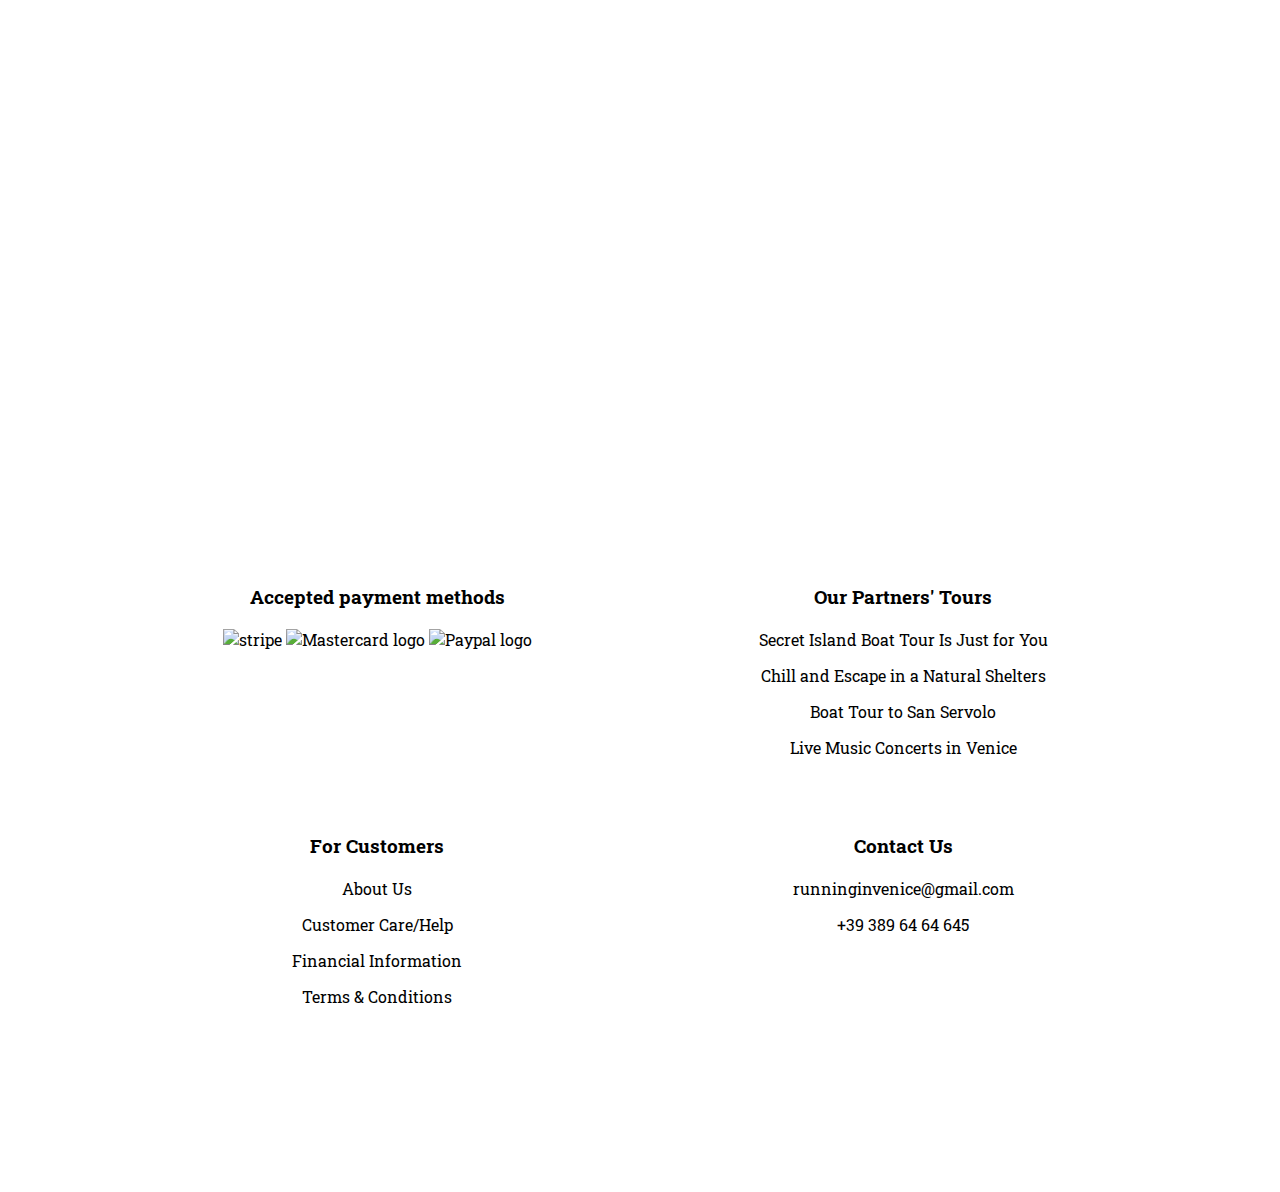
==== commit b8629495: "Update index.html" ====
--- a/index.html
+++ b/index.html
@@ -86,10 +86,10 @@
         <img src="image/home-two.WebP" alt="Background image" class="slide blur-entrance" id="mainImage">
       </div>
       <div class="image_item" id="thumbnailContainer">
-        <img src="image/home-one.WebP" alt="" class="slide active" data-src="image/home-one.WebP" loading="lazy">
-        <img src="image/home-two.WebP" alt="" class="slide" data-src="image/home-two.WebP" loading="lazy">
-        <img src="image/home-three.WebP" alt="" class="slide" data-src="image/home-three.WebP" loading="lazy">
-        <img src="image/home-four.WebP" alt="" class="slide" data-src="image/home-four.WebP" loading="lazy">
+        <img src="image/home-one.WebP" alt="" class="slide active" data-src="image/home-one.WebP">
+        <img src="image/home-two.WebP" alt="" class="slide" data-src="image/home-two.WebP">
+        <img src="image/home-three.WebP" alt="" class="slide" data-src="image/home-three.WebP">
+        <img src="image/home-four.WebP" alt="" class="slide" data-src="image/home-four.WebP">
       </div>
       </div>
       </section>
@@ -280,19 +280,19 @@
 
       <div class="owl-carousel owl-theme">
         <div class="item">
-          <img src="image/gallery-one.WebP" alt="" loading="lazy">
-        </div>
-        <div class="item">
-          <img src="image/gallery-two.WebP" alt="" loading="lazy">
-        </div>
-        <div class="item">
-          <img src="image/gallery-three.WebP" alt="" loading="lazy">
-        </div>
-        <div class="item">
-          <img src="image/gallery-four.WebP" alt="" loading="lazy">
-        </div>
-        <div class="item">
-          <img src="image/gallery-five.WebP" alt="" loading="lazy">
+          <img src="image/gallery-one.WebP" alt="">
+        </div>
+        <div class="item">
+          <img src="image/gallery-two.WebP" alt="">
+        </div>
+        <div class="item">
+          <img src="image/gallery-three.WebP" alt="">
+        </div>
+        <div class="item">
+          <img src="image/gallery-four.WebP" alt="">
+        </div>
+        <div class="item">
+          <img src="image/gallery-five.WebP" alt="">
         </div>
       </div>
 
@@ -383,4 +383,4 @@
   </footer>
 </body>
 
-</html> 
+</html>
--- a/css/style.css
+++ b/css/style.css
@@ -711,27 +711,43 @@
 
 .owl-carousel .owl-next,
 .owl-carousel .owl-prev {
+  background: #f8f8f8; /* Light gray background */
+  color: #333; /* Dark text color */
+  font-size: 24px;
   height: 50px;
+  width: 50px;
   position: absolute;
-  width: 50px;
+  top: 50%;
   cursor: pointer;
-  top: 35%;
-  background: white !important;
-  transition: 0.5s;
+  transform: translateY(-50%);
+  transition: background 0.3s, transform 0.3s, color 0.3s, box-shadow 0.3s;
+  display: flex;
+  align-items: center;
+  justify-content: center;
+  border: 2px solid #ddd; /* Light border color */
+  border-radius: 50%;
+  box-shadow: 0 2px 10px rgba(0, 0, 0, 0.1);
 }
 
 .owl-carousel .owl-prev {
-  left: 33px;
+  left: -10px;
 }
 
 .owl-carousel .owl-next {
-  right: 33px;
+  right: -10px;
 }
 
 .owl-carousel .owl-next:hover,
 .owl-carousel .owl-prev:hover {
-  background: #ff5a5f !important;
-}
+  background: #333; /* Dark background on hover */
+  color: #fff; /* Light text color on hover */
+  box-shadow: 0 4px 15px rgba(0, 0, 0, 0.2);
+}
+
+
+
+
+
 
 /*--------------gallary--------*/
 /*--------------map--------*/
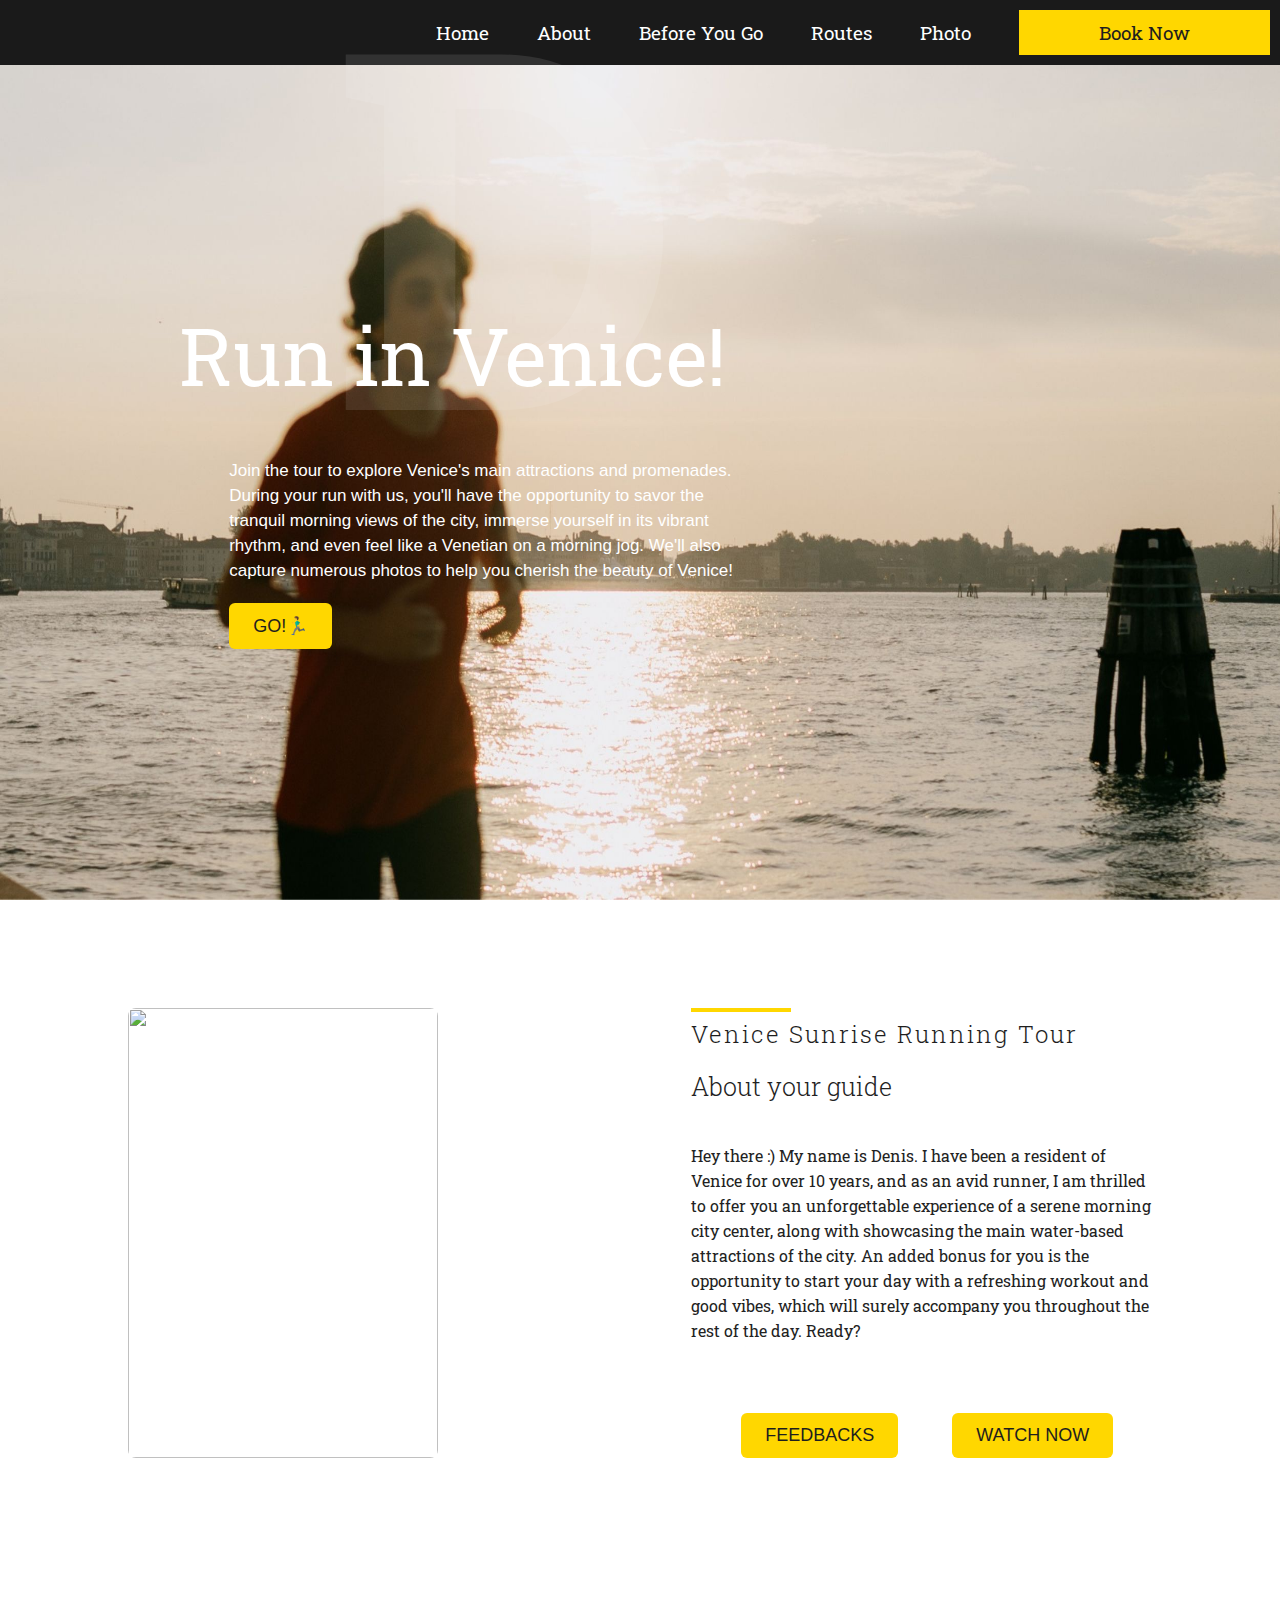
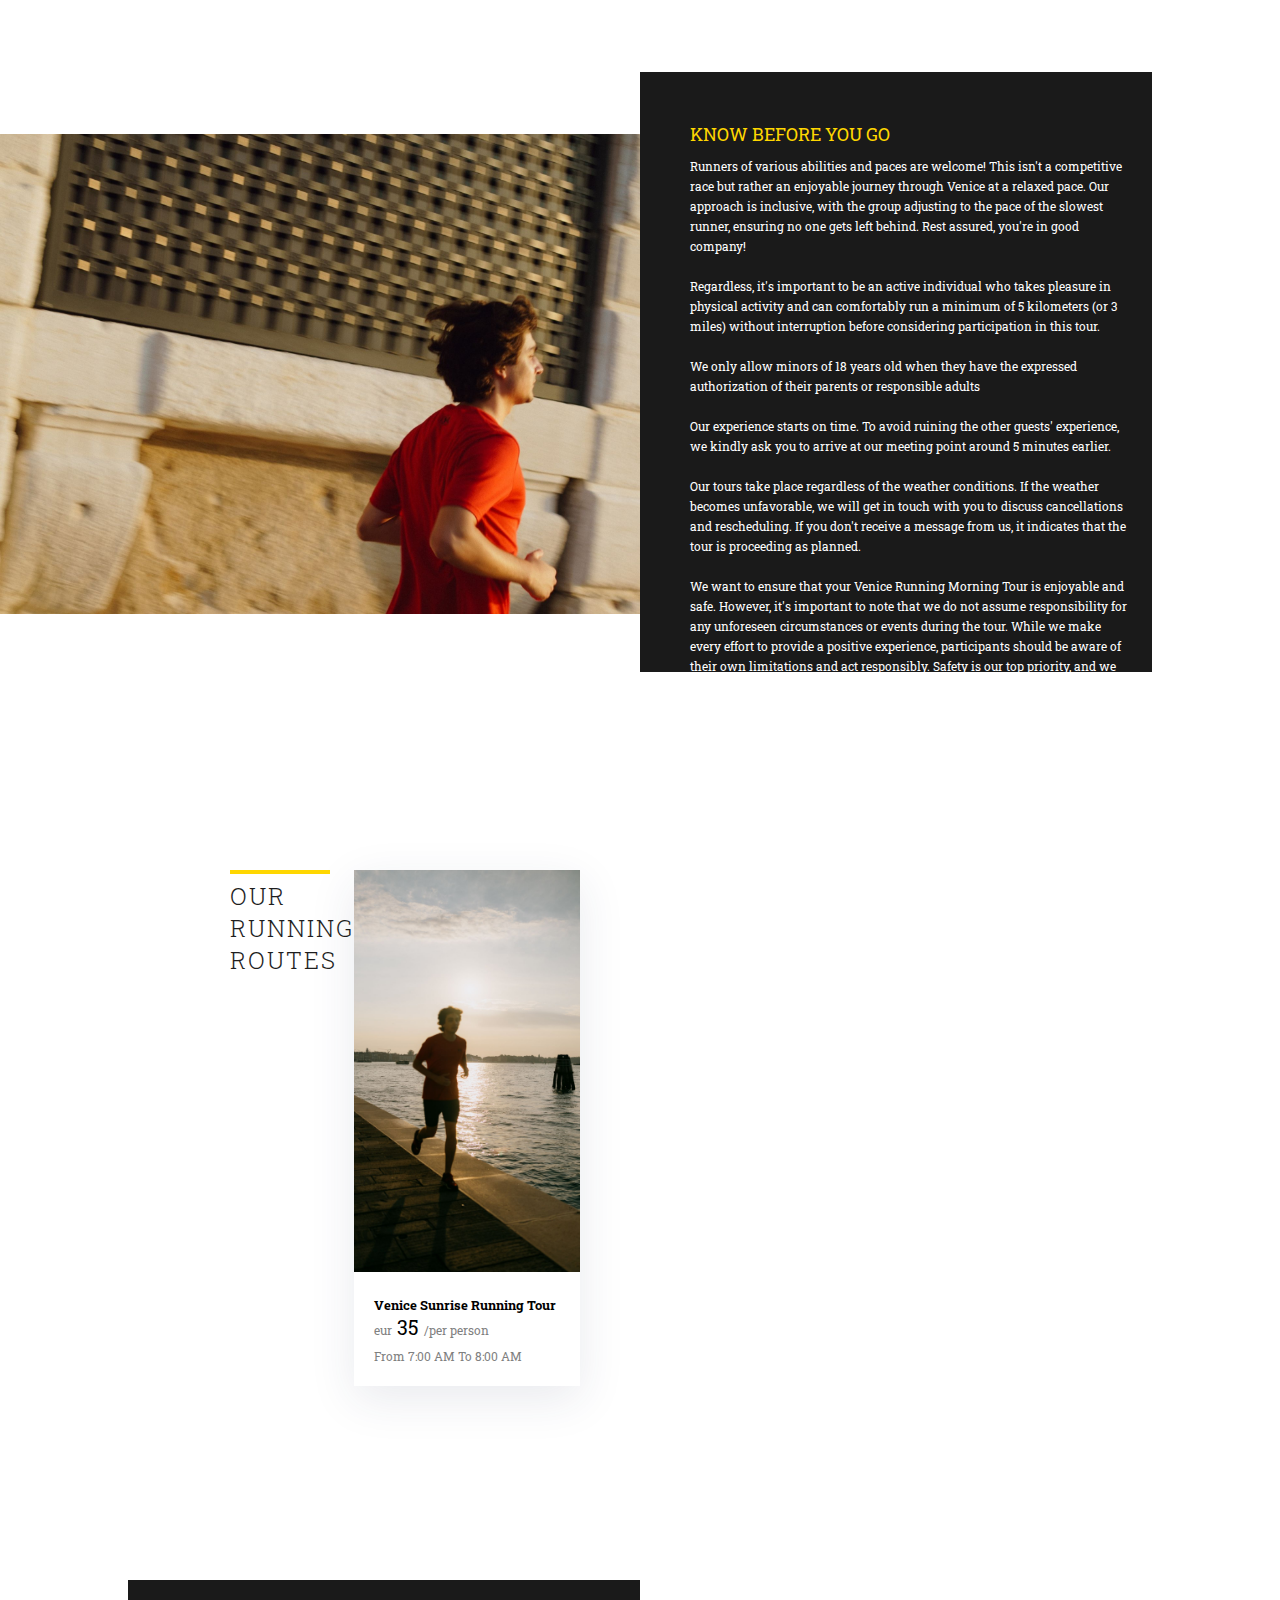
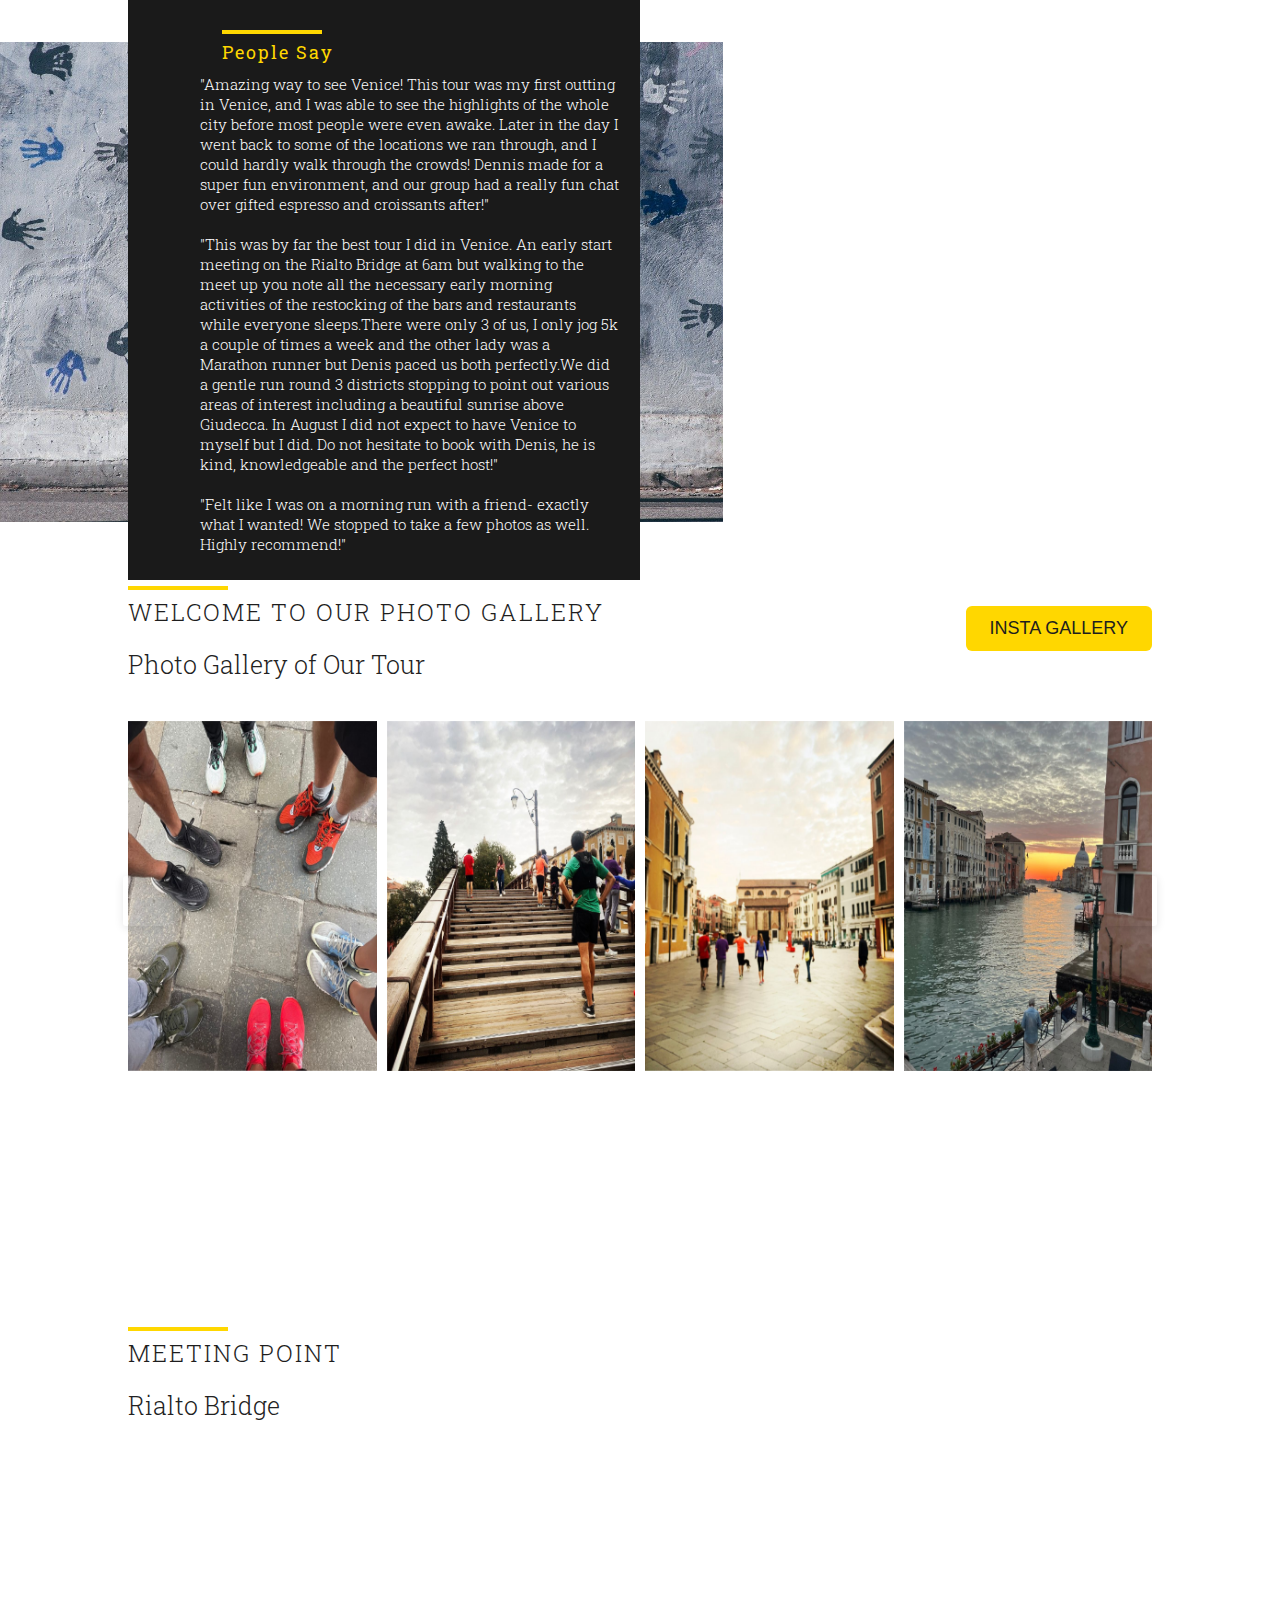
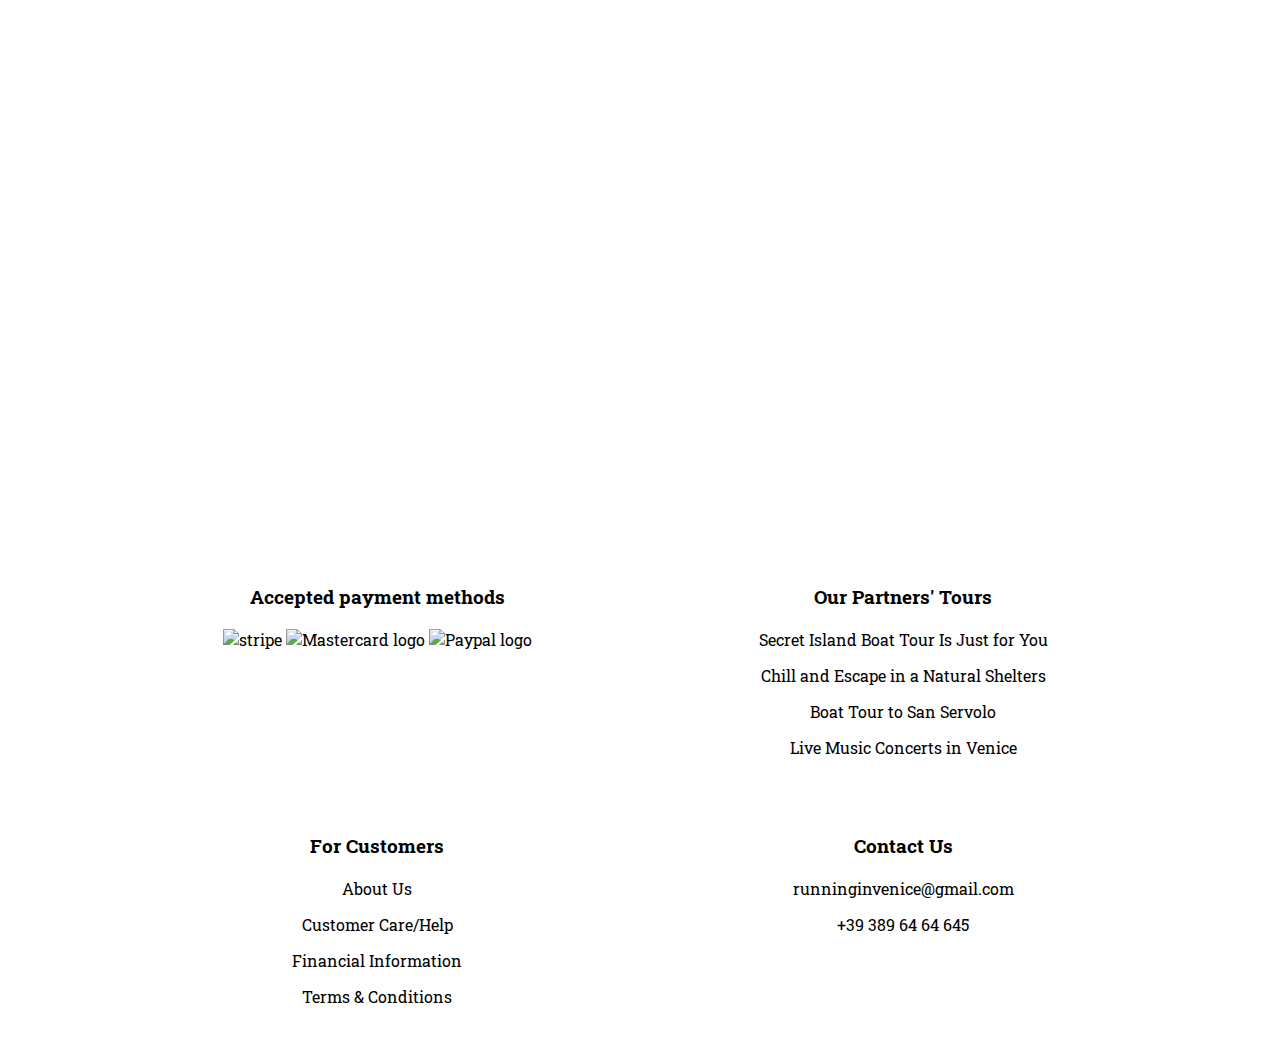
==== commit ab4569fa: "Update index.html" ====
--- a/index.html
+++ b/index.html
@@ -383,4 +383,4 @@
   </footer>
 </body>
 
-</html>
+</html> 
--- a/css/style.css
+++ b/css/style.css
@@ -768,7 +768,7 @@
 footer {
   text-align: center; /* Center the content within the footer */
   padding: 20px; /* Add space around the content */
-  margin-bottom: 150px; /* Optional: Add space above the footer */
+  margin-bottom: 20px; /* Optional: Add space above the footer */
 }
 
 
@@ -923,6 +923,9 @@
   }
   .map .heading {
     margin-left: 40px;
+  }
+  #thumbnailContainer {
+    display: none;
   }
 }
 
@@ -1143,3 +1146,4 @@
 }
 
 
+
